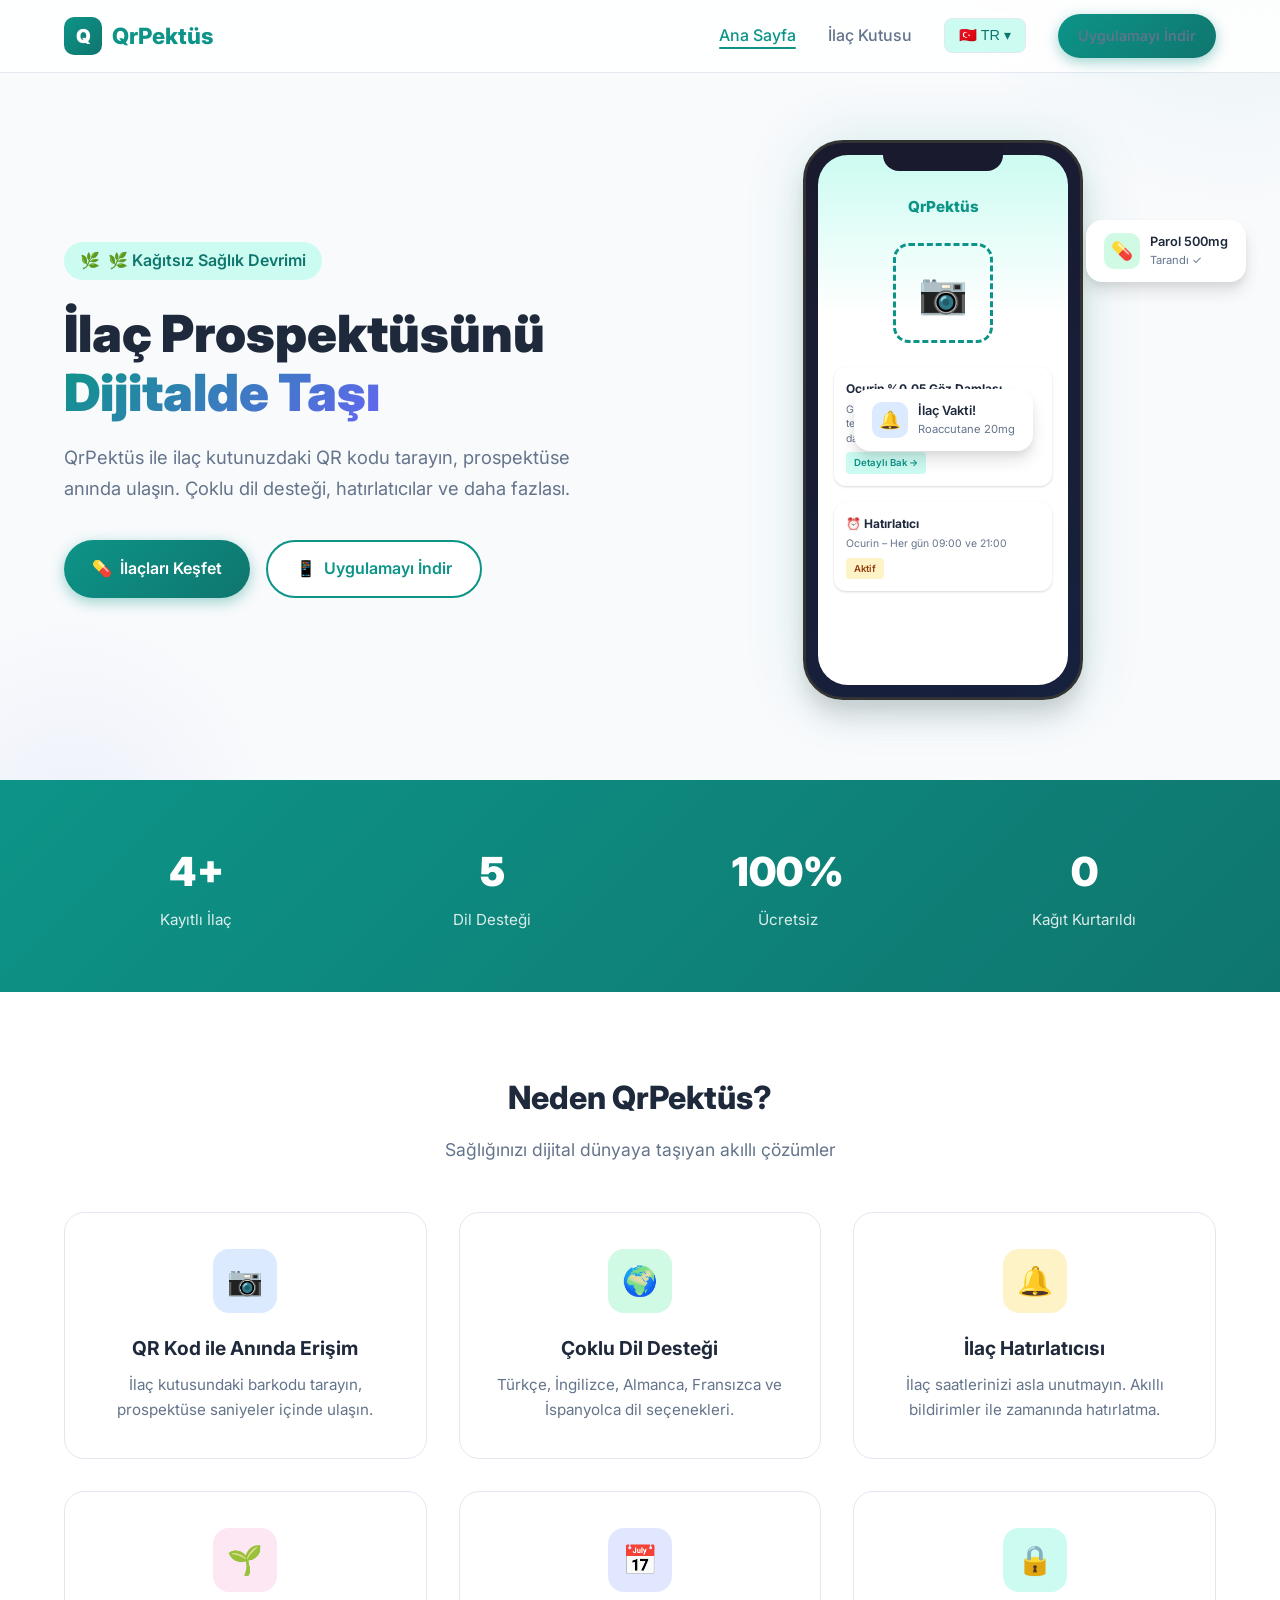
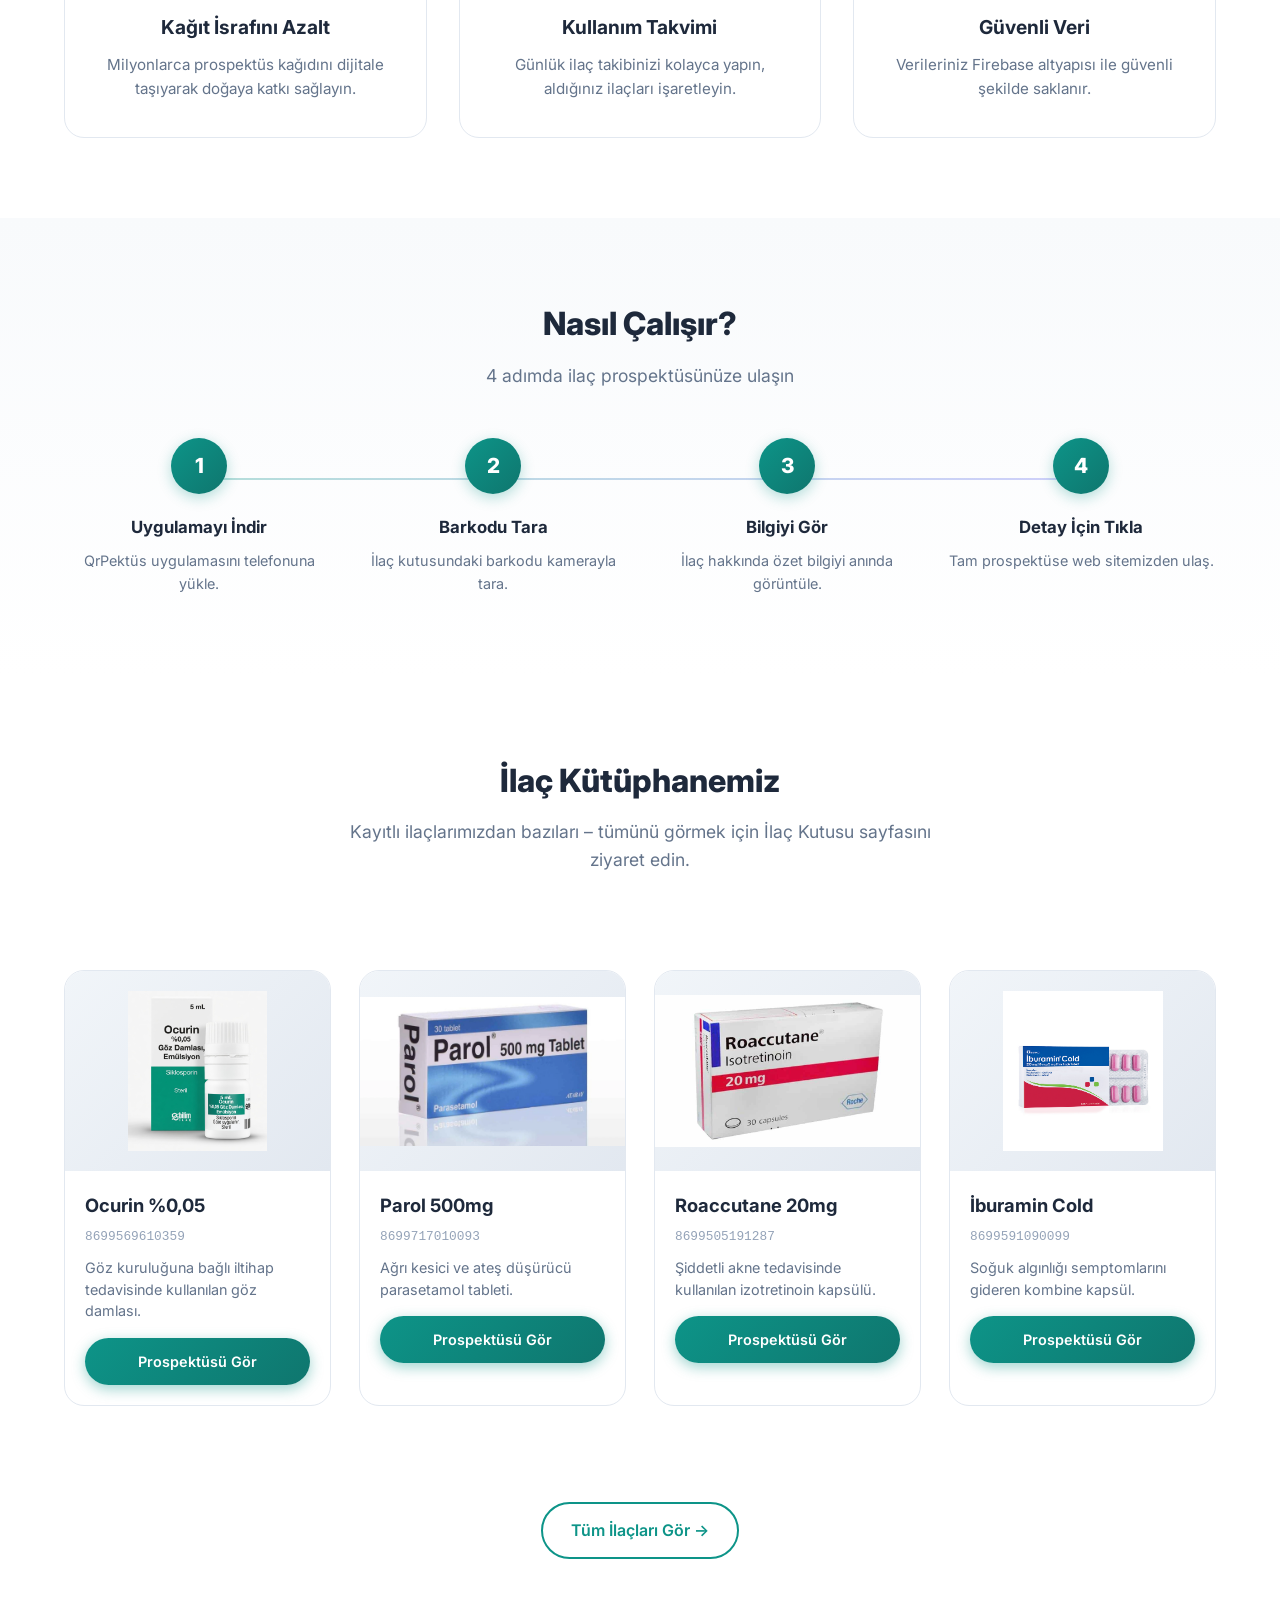
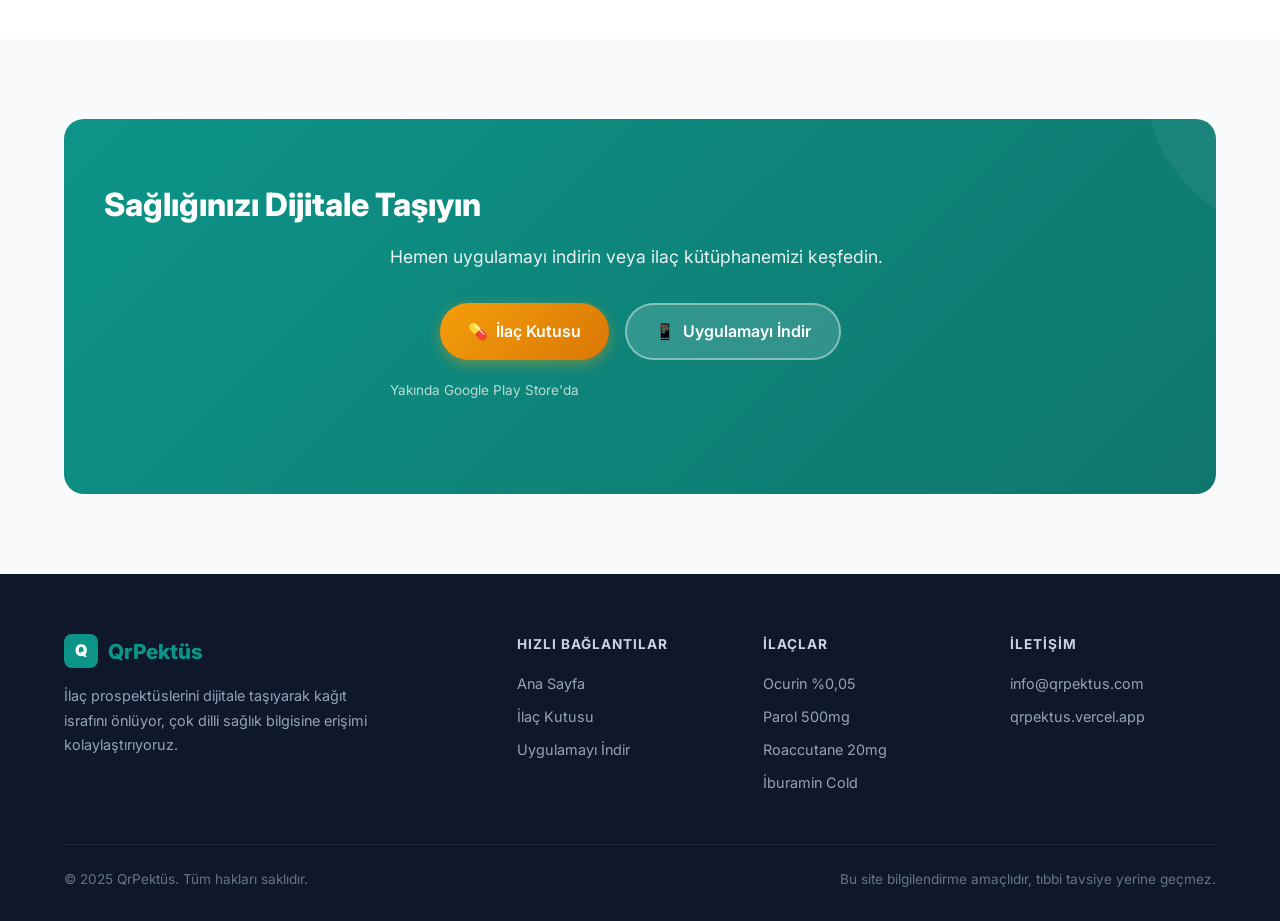
==== index.html @ b2dde7f2 "Create index.html" ====
<!DOCTYPE html>
<html lang="tr">
<head>
  <meta charset="UTF-8" />
  <meta name="viewport" content="width=device-width, initial-scale=1.0" />
  <title>QrPektüs – Dijital İlaç Prospektüsü</title>
  <meta name="description" content="İlaç kutunuzdaki QR kodu tarayın, prospektüse anında ulaşın. Çoklu dil desteği, hatırlatıcılar ve daha fazlası." />
  <link rel="preconnect" href="https://fonts.googleapis.com" />
  <link rel="preconnect" href="https://fonts.gstatic.com" crossorigin />
  <link href="https://fonts.googleapis.com/css2?family=Inter:wght@400;500;600;700;800;900&display=swap" rel="stylesheet" />
  <link rel="stylesheet" href="css/style.css" />
</head>
<body>

  <!-- ===== NAVBAR ===== -->
  <nav class="navbar">
    <div class="container">

      <a href="index.html" class="nav-logo">
        <img src="images/logo.png" alt="QrPektüs Logo"
             onerror="this.style.display='none'; this.nextElementSibling.style.display='flex';" />
        <div class="logo-placeholder" style="display:none;">Q</div>
        QrPektüs
      </a>

      <ul class="nav-links">
        <li><a href="index.html" data-i18n="nav_home">Ana Sayfa</a></li>
        <li><a href="ilac-kutusu.html" data-i18n="nav_drugs">İlaç Kutusu</a></li>
        <li>
          <div class="lang-selector">
            <button class="lang-btn">
              <span class="lang-current">
                <span class="flag">🇹🇷</span> TR <span>▾</span>
              </span>
            </button>
            <div class="lang-dropdown">
              <a href="#" data-lang="tr"><span class="flag">🇹🇷</span> Türkçe</a>
              <a href="#" data-lang="en"><span class="flag">🇬🇧</span> English</a>
              <a href="#" data-lang="de"><span class="flag">🇩🇪</span> Deutsch</a>
              <a href="#" data-lang="fr"><span class="flag">🇫🇷</span> Français</a>
              <a href="#" data-lang="es"><span class="flag">🇪🇸</span> Español</a>
            </div>
          </div>
        </li>
        <li>
          <a href="#download" class="btn btn-primary" style="padding:10px 20px; font-size:0.9rem;"
             data-i18n="nav_download">Uygulamayı İndir</a>
        </li>
      </ul>

      <button class="nav-toggle" aria-label="Menü">
        <span></span><span></span><span></span>
      </button>

    </div>
  </nav>

  <!-- ===== HERO ===== -->
  <section class="hero">
    <div class="container">

      <div class="hero-content">
        <div class="hero-badge">
          <span>🌿</span>
          <span data-i18n="hero_badge">Kağıtsız Sağlık Devrimi</span>
        </div>

        <h1>
          <span data-i18n="hero_title_1">İlaç Prospektüsünü</span><br />
          <span class="highlight" data-i18n="hero_title_2">Dijitalde Taşı</span>
        </h1>

        <p data-i18n="hero_desc">
          QrPektüs ile ilaç kutunuzdaki QR kodu tarayın, prospektüse anında ulaşın.
          Çoklu dil desteği, hatırlatıcılar ve daha fazlası.
        </p>

        <div class="hero-buttons">
          <a href="ilac-kutusu.html" class="btn btn-primary">
            <span>💊</span>
            <span data-i18n="hero_btn_primary">İlaçları Keşfet</span>
          </a>
          <a href="#download" class="btn btn-secondary">
            <span>📱</span>
            <span data-i18n="hero_btn_secondary">Uygulamayı İndir</span>
          </a>
        </div>
      </div>

      <!-- Telefon Görseli -->
      <div class="hero-visual">

        <div class="floating-pill">
          <div class="pill-icon" style="background:#D1FAE5;">💊</div>
          <div>
            <div class="pill-text">Parol 500mg</div>
            <div class="pill-sub">Tarandı ✓</div>
          </div>
        </div>

        <div class="hero-phone">
          <div class="phone-screen">
            <div class="phone-header">QrPektüs</div>
            <div class="scan-icon">📷</div>
            <div class="phone-card">
              <div class="phone-card-title">Ocurin %0,05 Göz Damlası</div>
              <div class="phone-card-text">
                Göz kuruluğuna bağlı iltihap tedavisinde kullanılır.
                12 saatte bir 1 damla uygulanır.
              </div>
              <span class="phone-card-badge">Detaylı Bak →</span>
            </div>
            <div class="phone-card">
              <div class="phone-card-title">⏰ Hatırlatıcı</div>
              <div class="phone-card-text">Ocurin – Her gün 09:00 ve 21:00</div>
              <span class="phone-card-badge" style="background:#FEF3C7; color:#92400E;">Aktif</span>
            </div>
          </div>
        </div>

        <div class="floating-pill" style="animation-delay:1s;">
          <div class="pill-icon" style="background:#DBEAFE;">🔔</div>
          <div>
            <div class="pill-text">İlaç Vakti!</div>
            <div class="pill-sub">Roaccutane 20mg</div>
          </div>
        </div>

      </div>
    </div>
  </section>

  <!-- ===== STATS ===== -->
  <section class="stats">
    <div class="container">
      <div class="stats-grid">
        <div class="stat-item">
          <h3 data-count="4" data-suffix="+">4+</h3>
          <p data-i18n="stats_drugs">Kayıtlı İlaç</p>
        </div>
        <div class="stat-item">
          <h3 data-count="5" data-suffix="">5</h3>
          <p data-i18n="stats_languages">Dil Desteği</p>
        </div>
        <div class="stat-item">
          <h3 data-count="100" data-suffix="%">100%</h3>
          <p>Ücretsiz</p>
        </div>
        <div class="stat-item">
          <h3 data-count="0" data-suffix="">0</h3>
          <p data-i18n="stats_saved">Kağıt İsrafı</p>
        </div>
      </div>
    </div>
  </section>

  <!-- ===== FEATURES ===== -->
  <section class="section features">
    <div class="container">
      <h2 class="section-title" data-i18n="features_title">Neden QrPektüs?</h2>
      <p class="section-subtitle" data-i18n="features_subtitle">
        Sağlığınızı dijital dünyaya taşıyan akıllı çözümler
      </p>

      <div class="features-grid">

        <div class="feature-card">
          <div class="feature-icon">📷</div>
          <h3 data-i18n="feat1_title">QR Kod ile Anında Erişim</h3>
          <p data-i18n="feat1_desc">
            İlaç kutusundaki barkodu tarayın, prospektüse saniyeler içinde ulaşın.
          </p>
        </div>

        <div class="feature-card">
          <div class="feature-icon">🌍</div>
          <h3 data-i18n="feat2_title">Çoklu Dil Desteği</h3>
          <p data-i18n="feat2_desc">
            Türkçe, İngilizce, Almanca, Fransızca ve İspanyolca dil seçenekleri.
          </p>
        </div>

        <div class="feature-card">
          <div class="feature-icon">🔔</div>
          <h3 data-i18n="feat3_title">İlaç Hatırlatıcısı</h3>
          <p data-i18n="feat3_desc">
            İlaç saatlerinizi asla unutmayın. Akıllı bildirimler ile zamanında hatırlatma.
          </p>
        </div>

        <div class="feature-card">
          <div class="feature-icon">🌱</div>
          <h3 data-i18n="feat4_title">Kağıt İsrafını Azalt</h3>
          <p data-i18n="feat4_desc">
            Milyonlarca prospektüs kağıdını dijitale taşıyarak doğaya katkı sağlayın.
          </p>
        </div>

        <div class="feature-card">
          <div class="feature-icon">📅</div>
          <h3 data-i18n="feat5_title">Kullanım Takvimi</h3>
          <p data-i18n="feat5_desc">
            Günlük ilaç takibinizi kolayca yapın, aldığınız ilaçları işaretleyin.
          </p>
        </div>

        <div class="feature-card">
          <div class="feature-icon">🔒</div>
          <h3 data-i18n="feat6_title">Güvenli Veri</h3>
          <p data-i18n="feat6_desc">
            Verileriniz Firebase altyapısı ile güvenli şekilde saklanır.
          </p>
        </div>

      </div>
    </div>
  </section>

  <!-- ===== HOW IT WORKS ===== -->
  <section class="section how-it-works">
    <div class="container">
      <h2 class="section-title" data-i18n="how_title">Nasıl Çalışır?</h2>
      <p class="section-subtitle" data-i18n="how_subtitle">
        4 adımda ilaç prospektüsünüze ulaşın
      </p>

      <div class="steps-container">

        <div class="step-card">
          <div class="step-number">1</div>
          <h3 data-i18n="step1_title">Uygulamayı İndir</h3>
          <p data-i18n="step1_desc">QrPektüs uygulamasını telefonuna yükle.</p>
        </div>

        <div class="step-card">
          <div class="step-number">2</div>
          <h3 data-i18n="step2_title">Barkodu Tara</h3>
          <p data-i18n="step2_desc">İlaç kutusundaki barkodu kamerayla tara.</p>
        </div>

        <div class="step-card">
          <div class="step-number">3</div>
          <h3 data-i18n="step3_title">Bilgiyi Gör</h3>
          <p data-i18n="step3_desc">İlaç hakkında özet bilgiyi anında görüntüle.</p>
        </div>

        <div class="step-card">
          <div class="step-number">4</div>
          <h3 data-i18n="step4_title">Detay İçin Tıkla</h3>
          <p data-i18n="step4_desc">Tam prospektüse web sitemizden ulaş.</p>
        </div>

      </div>
    </div>
  </section>

  <!-- ===== DRUG PREVIEW ===== -->
  <section class="section" style="background:white;">
    <div class="container">
      <h2 class="section-title">İlaç Kütüphanemiz</h2>
      <p class="section-subtitle">
        Kayıtlı ilaçlarımızdan bazıları – tümünü görmek için İlaç Kutusu sayfasını ziyaret edin.
      </p>

      <div class="drugs-grid" style="grid-template-columns: repeat(auto-fill, minmax(240px,1fr));">

        <div class="drug-card">
          <div class="drug-card-image">
            <img src="images/ocurin.png" alt="Ocurin"
                 onerror="this.style.display='none'; this.nextElementSibling.style.display='block';" />
            <span class="placeholder-icon" style="display:none;">👁️</span>
          </div>
          <div class="drug-card-body">
            <h3>Ocurin %0,05</h3>
            <div class="drug-barcode">8699569610359</div>
            <p class="drug-short-desc">Göz kuruluğuna bağlı iltihap tedavisinde kullanılan göz damlası.</p>
            <a href="ocurin.html" class="btn btn-primary" data-i18n="lib_detail_btn">Prospektüsü Gör</a>
          </div>
        </div>

        <div class="drug-card">
          <div class="drug-card-image">
            <img src="images/parol.png" alt="Parol"
                 onerror="this.style.display='none'; this.nextElementSibling.style.display='block';" />
            <span class="placeholder-icon" style="display:none;">💊</span>
          </div>
          <div class="drug-card-body">
            <h3>Parol 500mg</h3>
            <div class="drug-barcode">8699717010093</div>
            <p class="drug-short-desc">Ağrı kesici ve ateş düşürücü parasetamol tableti.</p>
            <a href="parol.html" class="btn btn-primary" data-i18n="lib_detail_btn">Prospektüsü Gör</a>
          </div>
        </div>

        <div class="drug-card">
          <div class="drug-card-image">
            <img src="images/roaccutane.png" alt="Roaccutane"
                 onerror="this.style.display='none'; this.nextElementSibling.style.display='block';" />
            <span class="placeholder-icon" style="display:none;">💊</span>
          </div>
          <div class="drug-card-body">
            <h3>Roaccutane 20mg</h3>
            <div class="drug-barcode">8699505191287</div>
            <p class="drug-short-desc">Şiddetli akne tedavisinde kullanılan izotretinoin kapsülü.</p>
            <a href="roaccutane.html" class="btn btn-primary" data-i18n="lib_detail_btn">Prospektüsü Gör</a>
          </div>
        </div>

        <div class="drug-card">
          <div class="drug-card-image">
            <img src="images/iburamin.png" alt="İburamin Cold"
                 onerror="this.style.display='none'; this.nextElementSibling.style.display='block';" />
            <span class="placeholder-icon" style="display:none;">🤧</span>
          </div>
          <div class="drug-card-body">
            <h3>İburamin Cold</h3>
            <div class="drug-barcode">8699591090099</div>
            <p class="drug-short-desc">Soğuk algınlığı semptomlarını gideren kombine kapsül.</p>
            <a href="iburamin-cold.html" class="btn btn-primary" data-i18n="lib_detail_btn">Prospektüsü Gör</a>
          </div>
        </div>

      </div>

      <div style="text-align:center; margin-top:16px;">
        <a href="ilac-kutusu.html" class="btn btn-secondary">
          Tüm İlaçları Gör →
        </a>
      </div>
    </div>
  </section>

  <!-- ===== DOWNLOAD ===== -->
  <section class="section" id="download" style="background: var(--bg);">
    <div class="container">
      <div class="cta-box">
        <h2 data-i18n="cta_title">Sağlığınızı Dijitale Taşıyın</h2>
        <p data-i18n="cta_desc">
          Hemen uygulamayı indirin veya ilaç kütüphanemizi keşfedin.
        </p>
        <div style="display:flex; gap:16px; justify-content:center; flex-wrap:wrap;">
          <a href="ilac-kutusu.html" class="btn btn-accent">
            <span>💊</span>
            <span data-i18n="cta_btn1">İlaç Kutusu</span>
          </a>
          <!-- Uygulama yüklenince href güncellenecek -->
          <a href="#" class="btn btn-secondary"
             style="background:rgba(255,255,255,0.15); color:white; border-color:rgba(255,255,255,0.4);">
            <span>📱</span>
            <span data-i18n="cta_btn2">Uygulamayı İndir</span>
          </a>
        </div>
        <p style="margin-top:20px; font-size:0.85rem; opacity:0.7;">
          Yakında Google Play Store'da
        </p>
      </div>
    </div>
  </section>

  <!-- ===== FOOTER ===== -->
  <footer class="footer">
    <div class="container">
      <div class="footer-grid">

        <div class="footer-brand">
          <div class="footer-logo">
            <div class="logo-placeholder">Q</div>
            QrPektüs
          </div>
          <p data-i18n="footer_desc">
            İlaç prospektüslerini dijitale taşıyarak kağıt israfını önlüyor,
            çok dilli sağlık bilgisine erişimi kolaylaştırıyoruz.
          </p>
        </div>

        <div class="footer-col">
          <h4 data-i18n="footer_links">Hızlı Bağlantılar</h4>
          <a href="index.html" data-i18n="nav_home">Ana Sayfa</a>
          <a href="ilac-kutusu.html" data-i18n="nav_drugs">İlaç Kutusu</a>
          <a href="#download" data-i18n="nav_download">Uygulamayı İndir</a>
        </div>

        <div class="footer-col">
          <h4 data-i18n="footer_drugs_title">İlaçlar</h4>
          <a href="ocurin.html">Ocurin %0,05</a>
          <a href="parol.html">Parol 500mg</a>
          <a href="roaccutane.html">Roaccutane 20mg</a>
          <a href="iburamin-cold.html">İburamin Cold</a>
        </div>

        <div class="footer-col">
          <h4 data-i18n="footer_contact">İletişim</h4>
          <a href="mailto:info@qrpektus.com">info@qrpektus.com</a>
          <a href="#">qrpektus.vercel.app</a>
        </div>

      </div>

      <div class="footer-bottom">
        <span data-i18n="footer_rights">© 2025 QrPektüs. Tüm hakları saklıdır.</span>
        <span data-i18n="footer_disclaimer">
          Bu site bilgilendirme amaçlıdır, tıbbi tavsiye yerine geçmez.
        </span>
      </div>
    </div>
  </footer>

  <!-- Back to Top -->
  <button class="back-to-top" aria-label="Yukarı çık">↑</button>

  <script src="js/main.js"></script>
</body>
</html>
---- css/style.css ----
/* ============================================
   QrPektüs - Global Styles
   ============================================ */

/* ---------- CSS Variables ---------- */
:root {
  --primary: #0D9488;
  --primary-dark: #0F766E;
  --primary-light: #CCFBF1;
  --secondary: #6366F1;
  --accent: #F59E0B;
  --bg: #F8FAFC;
  --bg-card: #FFFFFF;
  --text: #1E293B;
  --text-light: #64748B;
  --text-lighter: #94A3B8;
  --border: #E2E8F0;
  --shadow: 0 1px 3px rgba(0,0,0,0.1), 0 1px 2px rgba(0,0,0,0.06);
  --shadow-md: 0 4px 6px rgba(0,0,0,0.07), 0 2px 4px rgba(0,0,0,0.06);
  --shadow-lg: 0 10px 15px rgba(0,0,0,0.1), 0 4px 6px rgba(0,0,0,0.05);
  --shadow-xl: 0 20px 25px rgba(0,0,0,0.1), 0 10px 10px rgba(0,0,0,0.04);
  --radius: 12px;
  --radius-lg: 20px;
  --transition: all 0.3s cubic-bezier(0.4, 0, 0.2, 1);
}

/* ---------- Reset & Base ---------- */
*,
*::before,
*::after {
  margin: 0;
  padding: 0;
  box-sizing: border-box;
}

html {
  scroll-behavior: smooth;
  font-size: 16px;
}

body {
  font-family: 'Inter', 'Segoe UI', system-ui, -apple-system, sans-serif;
  background: var(--bg);
  color: var(--text);
  line-height: 1.6;
  overflow-x: hidden;
}

a {
  text-decoration: none;
  color: inherit;
}

ul {
  list-style: none;
}

img {
  max-width: 100%;
  height: auto;
  display: block;
}

/* ---------- Utilities ---------- */
.container {
  width: 100%;
  max-width: 1200px;
  margin: 0 auto;
  padding: 0 24px;
}

.section {
  padding: 80px 0;
}

.section-title {
  font-size: 2rem;
  font-weight: 800;
  text-align: center;
  margin-bottom: 12px;
  color: var(--text);
}

.section-subtitle {
  text-align: center;
  color: var(--text-light);
  font-size: 1.1rem;
  margin-bottom: 48px;
  max-width: 600px;
  margin-left: auto;
  margin-right: auto;
}

.btn {
  display: inline-flex;
  align-items: center;
  gap: 8px;
  padding: 14px 28px;
  border-radius: 50px;
  font-weight: 600;
  font-size: 1rem;
  cursor: pointer;
  border: none;
  transition: var(--transition);
  text-align: center;
  justify-content: center;
}

.btn-primary {
  background: linear-gradient(135deg, var(--primary), var(--primary-dark));
  color: white;
  box-shadow: 0 4px 14px rgba(13, 148, 136, 0.4);
}

.btn-primary:hover {
  transform: translateY(-2px);
  box-shadow: 0 6px 20px rgba(13, 148, 136, 0.5);
}

.btn-secondary {
  background: white;
  color: var(--primary);
  border: 2px solid var(--primary);
}

.btn-secondary:hover {
  background: var(--primary-light);
  transform: translateY(-2px);
}

.btn-accent {
  background: linear-gradient(135deg, var(--accent), #D97706);
  color: white;
  box-shadow: 0 4px 14px rgba(245, 158, 11, 0.4);
}

.btn-accent:hover {
  transform: translateY(-2px);
  box-shadow: 0 6px 20px rgba(245, 158, 11, 0.5);
}

/* ---------- Navbar ---------- */
.navbar {
  position: fixed;
  top: 0;
  left: 0;
  right: 0;
  z-index: 1000;
  background: rgba(255, 255, 255, 0.85);
  backdrop-filter: blur(20px);
  -webkit-backdrop-filter: blur(20px);
  border-bottom: 1px solid var(--border);
  transition: var(--transition);
}

.navbar.scrolled {
  box-shadow: var(--shadow-md);
}

.navbar .container {
  display: flex;
  align-items: center;
  justify-content: space-between;
  height: 72px;
}

.nav-logo {
  display: flex;
  align-items: center;
  gap: 10px;
  font-weight: 800;
  font-size: 1.4rem;
  color: var(--primary);
}

.nav-logo img {
  height: 38px;
  width: 38px;
  object-fit: contain;
}

.nav-logo .logo-placeholder {
  width: 38px;
  height: 38px;
  background: linear-gradient(135deg, var(--primary), var(--primary-dark));
  border-radius: 10px;
  display: flex;
  align-items: center;
  justify-content: center;
  color: white;
  font-size: 1.2rem;
  font-weight: 900;
}

.nav-links {
  display: flex;
  align-items: center;
  gap: 32px;
}

.nav-links a {
  font-weight: 500;
  color: var(--text-light);
  transition: var(--transition);
  position: relative;
}

.nav-links a:hover,
.nav-links a.active {
  color: var(--primary);
}

.nav-links a::after {
  content: '';
  position: absolute;
  bottom: -4px;
  left: 0;
  width: 0;
  height: 2px;
  background: var(--primary);
  transition: var(--transition);
  border-radius: 2px;
}

.nav-links a:hover::after,
.nav-links a.active::after {
  width: 100%;
}

/* Language Selector */
.lang-selector {
  position: relative;
}

.lang-btn {
  display: flex;
  align-items: center;
  gap: 6px;
  padding: 8px 14px;
  background: var(--primary-light);
  border: 1px solid var(--border);
  border-radius: 8px;
  cursor: pointer;
  font-size: 0.9rem;
  font-weight: 500;
  color: var(--primary-dark);
  transition: var(--transition);
}

.lang-btn:hover {
  background: var(--primary);
  color: white;
}

.lang-dropdown {
  position: absolute;
  top: calc(100% + 8px);
  right: 0;
  background: white;
  border: 1px solid var(--border);
  border-radius: var(--radius);
  box-shadow: var(--shadow-lg);
  min-width: 180px;
  opacity: 0;
  visibility: hidden;
  transform: translateY(-10px);
  transition: var(--transition);
  z-index: 100;
  overflow: hidden;
}

.lang-dropdown.open {
  opacity: 1;
  visibility: visible;
  transform: translateY(0);
}

.lang-dropdown a {
  display: flex;
  align-items: center;
  gap: 10px;
  padding: 10px 16px;
  font-size: 0.9rem;
  color: var(--text);
  transition: var(--transition);
}

.lang-dropdown a:hover {
  background: var(--primary-light);
  color: var(--primary);
}

.lang-dropdown a .flag {
  font-size: 1.2rem;
}

/* Mobile Menu */
.nav-toggle {
  display: none;
  flex-direction: column;
  gap: 5px;
  cursor: pointer;
  padding: 4px;
}

.nav-toggle span {
  display: block;
  width: 24px;
  height: 2.5px;
  background: var(--text);
  border-radius: 2px;
  transition: var(--transition);
}

/* ---------- Hero Section ---------- */
.hero {
  padding: 140px 0 80px;
  position: relative;
  overflow: hidden;
}

.hero::before {
  content: '';
  position: absolute;
  top: -50%;
  right: -20%;
  width: 600px;
  height: 600px;
  background: radial-gradient(circle, rgba(13, 148, 136, 0.08) 0%, transparent 70%);
  border-radius: 50%;
}

.hero::after {
  content: '';
  position: absolute;
  bottom: -30%;
  left: -10%;
  width: 400px;
  height: 400px;
  background: radial-gradient(circle, rgba(99, 102, 241, 0.06) 0%, transparent 70%);
  border-radius: 50%;
}

.hero .container {
  display: grid;
  grid-template-columns: 1fr 1fr;
  gap: 60px;
  align-items: center;
  position: relative;
  z-index: 1;
}

.hero-content {
  max-width: 560px;
}

.hero-badge {
  display: inline-flex;
  align-items: center;
  gap: 8px;
  padding: 6px 16px;
  background: var(--primary-light);
  color: var(--primary-dark);
  border-radius: 50px;
  font-size: 0.85rem;
  font-weight: 600;
  margin-bottom: 24px;
}

.hero-badge span {
  font-size: 1rem;
}

.hero h1 {
  font-size: 3.2rem;
  font-weight: 900;
  line-height: 1.15;
  margin-bottom: 20px;
  color: var(--text);
}

.hero h1 .highlight {
  background: linear-gradient(135deg, var(--primary), var(--secondary));
  -webkit-background-clip: text;
  -webkit-text-fill-color: transparent;
  background-clip: text;
}

.hero p {
  font-size: 1.15rem;
  color: var(--text-light);
  margin-bottom: 36px;
  line-height: 1.7;
}

.hero-buttons {
  display: flex;
  gap: 16px;
  flex-wrap: wrap;
}

.hero-visual {
  display: flex;
  justify-content: center;
  align-items: center;
  position: relative;
}

.hero-phone {
  width: 280px;
  height: 560px;
  background: linear-gradient(145deg, #1a1a2e 0%, #16213e 100%);
  border-radius: 40px;
  border: 3px solid #333;
  position: relative;
  overflow: hidden;
  box-shadow: var(--shadow-xl), 0 0 60px rgba(13, 148, 136, 0.15);
}

.hero-phone::before {
  content: '';
  position: absolute;
  top: 0;
  left: 50%;
  transform: translateX(-50%);
  width: 120px;
  height: 28px;
  background: #1a1a2e;
  border-radius: 0 0 16px 16px;
  z-index: 2;
}

.phone-screen {
  position: absolute;
  inset: 12px;
  background: linear-gradient(180deg, var(--primary-light) 0%, white 30%);
  border-radius: 30px;
  padding: 40px 16px 16px;
  display: flex;
  flex-direction: column;
  align-items: center;
  gap: 16px;
}

.phone-screen .phone-header {
  font-weight: 800;
  font-size: 0.95rem;
  color: var(--primary);
}

.phone-screen .scan-icon {
  width: 100px;
  height: 100px;
  border: 3px dashed var(--primary);
  border-radius: 16px;
  display: flex;
  align-items: center;
  justify-content: center;
  font-size: 2.5rem;
  color: var(--primary);
  animation: pulse 2s infinite;
  margin: 8px 0;
}

@keyframes pulse {
  0%, 100% { transform: scale(1); opacity: 1; }
  50% { transform: scale(1.05); opacity: 0.8; }
}

.phone-screen .phone-card {
  width: 100%;
  background: white;
  border-radius: 12px;
  padding: 12px;
  box-shadow: var(--shadow);
}

.phone-card-title {
  font-size: 0.75rem;
  font-weight: 700;
  color: var(--text);
  margin-bottom: 4px;
}

.phone-card-text {
  font-size: 0.65rem;
  color: var(--text-light);
  line-height: 1.4;
}

.phone-card-badge {
  display: inline-block;
  margin-top: 6px;
  padding: 3px 8px;
  background: var(--primary-light);
  color: var(--primary);
  border-radius: 4px;
  font-size: 0.6rem;
  font-weight: 600;
}

.floating-pill {
  position: absolute;
  background: white;
  border-radius: 16px;
  padding: 12px 18px;
  box-shadow: var(--shadow-lg);
  display: flex;
  align-items: center;
  gap: 10px;
  animation: float 3s ease-in-out infinite;
  z-index: 3;
}

.floating-pill:nth-child(1) {
  top: 80px;
  right: -30px;
  animation-delay: 0s;
}

.floating-pill:nth-child(2) {
  bottom: 120px;
  left: -40px;
  animation-delay: 1s;
}

.floating-pill .pill-icon {
  width: 36px;
  height: 36px;
  border-radius: 10px;
  display: flex;
  align-items: center;
  justify-content: center;
  font-size: 1.1rem;
}

.floating-pill .pill-text {
  font-size: 0.8rem;
  font-weight: 600;
  color: var(--text);
}

.floating-pill .pill-sub {
  font-size: 0.7rem;
  color: var(--text-light);
}

@keyframes float {
  0%, 100% { transform: translateY(0px); }
  50% { transform: translateY(-12px); }
}

/* ---------- Features Section ---------- */
.features {
  background: white;
}

.features-grid {
  display: grid;
  grid-template-columns: repeat(3, 1fr);
  gap: 32px;
}

.feature-card {
  padding: 36px;
  border-radius: var(--radius-lg);
  border: 1px solid var(--border);
  transition: var(--transition);
  text-align: center;
}

.feature-card:hover {
  transform: translateY(-6px);
  box-shadow: var(--shadow-lg);
  border-color: var(--primary);
}

.feature-icon {
  width: 64px;
  height: 64px;
  border-radius: 16px;
  display: flex;
  align-items: center;
  justify-content: center;
  font-size: 1.8rem;
  margin: 0 auto 20px;
}

.feature-card:nth-child(1) .feature-icon {
  background: #DBEAFE;
}
.feature-card:nth-child(2) .feature-icon {
  background: #D1FAE5;
}
.feature-card:nth-child(3) .feature-icon {
  background: #FEF3C7;
}
.feature-card:nth-child(4) .feature-icon {
  background: #FCE7F3;
}
.feature-card:nth-child(5) .feature-icon {
  background: #E0E7FF;
}
.feature-card:nth-child(6) .feature-icon {
  background: #CCFBF1;
}

.feature-card h3 {
  font-size: 1.2rem;
  font-weight: 700;
  margin-bottom: 10px;
}

.feature-card p {
  color: var(--text-light);
  font-size: 0.95rem;
  line-height: 1.6;
}

/* ---------- How It Works ---------- */
.how-it-works {
  background: linear-gradient(180deg, var(--bg) 0%, white 100%);
}

.steps-container {
  display: grid;
  grid-template-columns: repeat(4, 1fr);
  gap: 24px;
  position: relative;
}

.steps-container::before {
  content: '';
  position: absolute;
  top: 40px;
  left: 12.5%;
  right: 12.5%;
  height: 2px;
  background: linear-gradient(90deg, var(--primary), var(--secondary));
  opacity: 0.3;
}

.step-card {
  text-align: center;
  position: relative;
}

.step-number {
  width: 56px;
  height: 56px;
  background: linear-gradient(135deg, var(--primary), var(--primary-dark));
  color: white;
  border-radius: 50%;
  display: flex;
  align-items: center;
  justify-content: center;
  font-size: 1.3rem;
  font-weight: 800;
  margin: 0 auto 20px;
  position: relative;
  z-index: 1;
  box-shadow: 0 4px 14px rgba(13, 148, 136, 0.3);
}

.step-card h3 {
  font-size: 1.05rem;
  font-weight: 700;
  margin-bottom: 8px;
}

.step-card p {
  color: var(--text-light);
  font-size: 0.9rem;
}

/* ---------- Stats Section ---------- */
.stats {
  background: linear-gradient(135deg, var(--primary) 0%, var(--primary-dark) 100%);
  padding: 60px 0;
}

.stats-grid {
  display: grid;
  grid-template-columns: repeat(4, 1fr);
  gap: 32px;
  text-align: center;
  color: white;
}

.stat-item h3 {
  font-size: 2.5rem;
  font-weight: 900;
  margin-bottom: 4px;
}

.stat-item p {
  font-size: 0.95rem;
  opacity: 0.85;
}

/* ---------- Drug Library (İlaç Kutusu) ---------- */
.drug-library-hero {
  padding: 120px 0 40px;
  text-align: center;
  background: linear-gradient(180deg, var(--primary-light) 0%, var(--bg) 100%);
}

.drug-library-hero h1 {
  font-size: 2.5rem;
  font-weight: 900;
  margin-bottom: 12px;
}

.drug-library-hero p {
  color: var(--text-light);
  font-size: 1.1rem;
  max-width: 600px;
  margin: 0 auto;
}

.search-bar {
  max-width: 500px;
  margin: 32px auto 0;
  position: relative;
}

.search-bar input {
  width: 100%;
  padding: 16px 20px 16px 50px;
  border: 2px solid var(--border);
  border-radius: 50px;
  font-size: 1rem;
  background: white;
  transition: var(--transition);
  outline: none;
}

.search-bar input:focus {
  border-color: var(--primary);
  box-shadow: 0 0 0 4px rgba(13, 148, 136, 0.1);
}

.search-bar .search-icon {
  position: absolute;
  left: 18px;
  top: 50%;
  transform: translateY(-50%);
  font-size: 1.2rem;
  color: var(--text-lighter);
}

.drugs-grid {
  display: grid;
  grid-template-columns: repeat(auto-fill, minmax(280px, 1fr));
  gap: 28px;
  padding: 48px 0 80px;
}

.drug-card {
  background: white;
  border-radius: var(--radius-lg);
  overflow: hidden;
  border: 1px solid var(--border);
  transition: var(--transition);
}

.drug-card:hover {
  transform: translateY(-6px);
  box-shadow: var(--shadow-lg);
}

.drug-card-image {
  height: 200px;
  background: linear-gradient(135deg, #f1f5f9 0%, #e2e8f0 100%);
  display: flex;
  align-items: center;
  justify-content: center;
  overflow: hidden;
}

.drug-card-image img {
  max-height: 160px;
  object-fit: contain;
}

.drug-card-image .placeholder-icon {
  font-size: 4rem;
  color: var(--text-lighter);
}

.drug-card-body {
  padding: 20px;
}

.drug-card-body h3 {
  font-size: 1.15rem;
  font-weight: 700;
  margin-bottom: 6px;
}

.drug-card-body .drug-barcode {
  font-size: 0.8rem;
  color: var(--text-lighter);
  font-family: monospace;
  margin-bottom: 10px;
}

.drug-card-body .drug-short-desc {
  font-size: 0.9rem;
  color: var(--text-light);
  line-height: 1.5;
  margin-bottom: 16px;
}

.drug-card-body .btn {
  width: 100%;
  padding: 12px;
  font-size: 0.9rem;
}

/* ---------- Prospektüs Detail Page ---------- */
.prospektus-hero {
  padding: 100px 0 40px;
  background: linear-gradient(180deg, var(--primary-light) 0%, var(--bg) 100%);
}

.prospektus-hero .container {
  display: flex;
  align-items: center;
  gap: 40px;
}

.prospektus-hero .drug-image {
  width: 160px;
  height: 160px;
  background: white;
  border-radius: var(--radius-lg);
  display: flex;
  align-items: center;
  justify-content: center;
  box-shadow: var(--shadow-md);
  flex-shrink: 0;
  overflow: hidden;
}

.prospektus-hero .drug-image img {
  max-width: 120px;
  max-height: 120px;
  object-fit: contain;
}

.prospektus-hero .drug-image .placeholder-icon {
  font-size: 4rem;
  color: var(--text-lighter);
}

.prospektus-hero .drug-info h1 {
  font-size: 2rem;
  font-weight: 900;
  margin-bottom: 8px;
}

.prospektus-hero .drug-meta {
  display: flex;
  gap: 16px;
  flex-wrap: wrap;
  margin-bottom: 8px;
}

.prospektus-hero .drug-meta span {
  display: inline-flex;
  align-items: center;
  gap: 6px;
  padding: 4px 12px;
  background: white;
  border-radius: 50px;
  font-size: 0.85rem;
  color: var(--text-light);
  border: 1px solid var(--border);
}

.prospektus-content {
  padding: 40px 0 80px;
}

.prospektus-content .container {
  display: grid;
  grid-template-columns: 260px 1fr;
  gap: 40px;
}

/* Sidebar TOC */
.prospektus-sidebar {
  position: sticky;
  top: 92px;
  align-self: start;
}

.toc {
  background: white;
  border-radius: var(--radius);
  border: 1px solid var(--border);
  padding: 20px;
}

.toc h4 {
  font-size: 0.85rem;
  text-transform: uppercase;
  letter-spacing: 1px;
  color: var(--text-lighter);
  margin-bottom: 12px;
}

.toc a {
  display: block;
  padding: 8px 12px;
  font-size: 0.9rem;
  color: var(--text-light);
  border-radius: 8px;
  transition: var(--transition);
  margin-bottom: 2px;
}

.toc a:hover,
.toc a.active {
  background: var(--primary-light);
  color: var(--primary);
}

/* Main Prospektüs Content */
.prospektus-main {
  min-width: 0;
}

.prospektus-section {
  background: white;
  border-radius: var(--radius-lg);
  border: 1px solid var(--border);
  padding: 32px;
  margin-bottom: 24px;
}

.prospektus-section h2 {
  font-size: 1.4rem;
  font-weight: 700;
  margin-bottom: 16px;
  color: var(--primary-dark);
  display: flex;
  align-items: center;
  gap: 10px;
}

.prospektus-section h2 .section-icon {
  font-size: 1.3rem;
}

.prospektus-section h3 {
  font-size: 1.1rem;
  font-weight: 600;
  margin: 20px 0 10px;
  color: var(--text);
}

.prospektus-section p {
  color: var(--text-light);
  line-height: 1.8;
  margin-bottom: 12px;
}

.prospektus-section ul {
  padding-left: 20px;
  margin-bottom: 12px;
}

.prospektus-section ul li {
  color: var(--text-light);
  line-height: 1.7;
  margin-bottom: 6px;
  position: relative;
  padding-left: 16px;
}

.prospektus-section ul li::before {
  content: '•';
  position: absolute;
  left: 0;
  color: var(--primary);
  font-weight: bold;
}

.warning-box {
  background: #FEF2F2;
  border-left: 4px solid #EF4444;
  border-radius: 8px;
  padding: 16px 20px;
  margin: 16px 0;
}

.warning-box p {
  color: #991B1B;
  font-size: 0.95rem;
}

.info-box {
  background: #EFF6FF;
  border-left: 4px solid #3B82F6;
  border-radius: 8px;
  padding: 16px 20px;
  margin: 16px 0;
}

.info-box p {
  color: #1E40AF;
  font-size: 0.95rem;
}

.success-box {
  background: #ECFDF5;
  border-left: 4px solid #10B981;
  border-radius: 8px;
  padding: 16px 20px;
  margin: 16px 0;
}

.success-box p {
  color: #065F46;
  font-size: 0.95rem;
}

/* Side Effect Categories */
.side-effect-category {
  margin-bottom: 20px;
}

.side-effect-category .category-label {
  display: inline-block;
  padding: 4px 12px;
  border-radius: 6px;
  font-size: 0.8rem;
  font-weight: 600;
  margin-bottom: 8px;
}

.category-very-common .category-label {
  background: #FEE2E2;
  color: #991B1B;
}

.category-common .category-label {
  background: #FEF3C7;
  color: #92400E;
}

.category-uncommon .category-label {
  background: #DBEAFE;
  color: #1E40AF;
}

.category-rare .category-label {
  background: #E0E7FF;
  color: #3730A3;
}

.category-very-rare .category-label {
  background: #F3E8FF;
  color: #6B21A8;
}

/* ---------- Footer ---------- */
.footer {
  background: #0F172A;
  color: white;
  padding: 60px 0 30px;
}

.footer-grid {
  display: grid;
  grid-template-columns: 2fr 1fr 1fr 1fr;
  gap: 40px;
  margin-bottom: 40px;
}

.footer-brand .footer-logo {
  display: flex;
  align-items: center;
  gap: 10px;
  font-weight: 800;
  font-size: 1.3rem;
  color: var(--primary);
  margin-bottom: 16px;
}

.footer-brand .footer-logo .logo-placeholder {
  width: 34px;
  height: 34px;
  background: var(--primary);
  border-radius: 8px;
  display: flex;
  align-items: center;
  justify-content: center;
  color: white;
  font-weight: 900;
  font-size: 1rem;
}

.footer-brand p {
  color: #94A3B8;
  font-size: 0.9rem;
  line-height: 1.7;
  max-width: 320px;
}

.footer-col h4 {
  font-size: 0.85rem;
  text-transform: uppercase;
  letter-spacing: 1px;
  color: #CBD5E1;
  margin-bottom: 16px;
}

.footer-col a {
  display: block;
  color: #94A3B8;
  font-size: 0.9rem;
  margin-bottom: 10px;
  transition: var(--transition);
}

.footer-col a:hover {
  color: var(--primary);
}

.footer-bottom {
  border-top: 1px solid #1E293B;
  padding-top: 24px;
  display: flex;
  justify-content: space-between;
  align-items: center;
  color: #64748B;
  font-size: 0.85rem;
}

/* ---------- CTA Section ---------- */
.cta-section {
  padding: 80px 0;
  text-align: center;
}

.cta-box {
  background: linear-gradient(135deg, var(--primary) 0%, var(--primary-dark) 100%);
  border-radius: var(--radius-lg);
  padding: 60px 40px;
  color: white;
  position: relative;
  overflow: hidden;
}

.cta-box::before {
  content: '';
  position: absolute;
  top: -50%;
  right: -20%;
  width: 300px;
  height: 300px;
  background: rgba(255,255,255,0.05);
  border-radius: 50%;
}

.cta-box h2 {
  font-size: 2rem;
  font-weight: 800;
  margin-bottom: 12px;
  position: relative;
}

.cta-box p {
  font-size: 1.1rem;
  opacity: 0.9;
  margin-bottom: 32px;
  max-width: 500px;
  margin-left: auto;
  margin-right: auto;
  position: relative;
}

.cta-box .btn {
  position: relative;
}

/* ---------- Back to top ---------- */
.back-to-top {
  position: fixed;
  bottom: 30px;
  right: 30px;
  width: 48px;
  height: 48px;
  background: var(--primary);
  color: white;
  border: none;
  border-radius: 50%;
  font-size: 1.3rem;
  cursor: pointer;
  box-shadow: var(--shadow-lg);
  opacity: 0;
  visibility: hidden;
  transition: var(--transition);
  z-index: 100;
  display: flex;
  align-items: center;
  justify-content: center;
}

.back-to-top.visible {
  opacity: 1;
  visibility: visible;
}

.back-to-top:hover {
  transform: translateY(-3px);
  background: var(--primary-dark);
}

/* ---------- Responsive ---------- */
@media (max-width: 1024px) {
  .hero .container {
    grid-template-columns: 1fr;
    text-align: center;
  }

  .hero-content {
    max-width: 100%;
  }

  .hero-buttons {
    justify-content: center;
  }

  .hero-visual {
    display: none;
  }

  .features-grid {
    grid-template-columns: repeat(2, 1fr);
  }

  .steps-container {
    grid-template-columns: repeat(2, 1fr);
  }

  .steps-container::before {
    display: none;
  }

  .stats-grid {
    grid-template-columns: repeat(2, 1fr);
    gap: 24px;
  }

  .footer-grid {
    grid-template-columns: 1fr 1fr;
  }

  .prospektus-content .container {
    grid-template-columns: 1fr;
  }

  .prospektus-sidebar {
    position: static;
  }

  .prospektus-hero .container {
    flex-direction: column;
    text-align: center;
  }
}

@media (max-width: 768px) {
  .nav-links {
    position: fixed;
    top: 72px;
    left: 0;
    right: 0;
    background: white;
    flex-direction: column;
    padding: 24px;
    gap: 16px;
    border-bottom: 1px solid var(--border);
    box-shadow: var(--shadow-lg);
    transform: translateY(-120%);
    transition: var(--transition);
  }

  .nav-links.open {
    transform: translateY(0);
  }

  .nav-toggle {
    display: flex;
  }

  .hero h1 {
    font-size: 2.2rem;
  }

  .section-title {
    font-size: 1.6rem;
  }

  .features-grid {
    grid-template-columns: 1fr;
  }

  .steps-container {
    grid-template-columns: 1fr;
  }

  .stats-grid {
    grid-template-columns: 1fr 1fr;
  }

  .footer-grid {
    grid-template-columns: 1fr;
  }

  .footer-bottom {
    flex-direction: column;
    gap: 12px;
    text-align: center;
  }

  .drugs-grid {
    grid-template-columns: 1fr;
  }

  .prospektus-section {
    padding: 20px;
  }
}
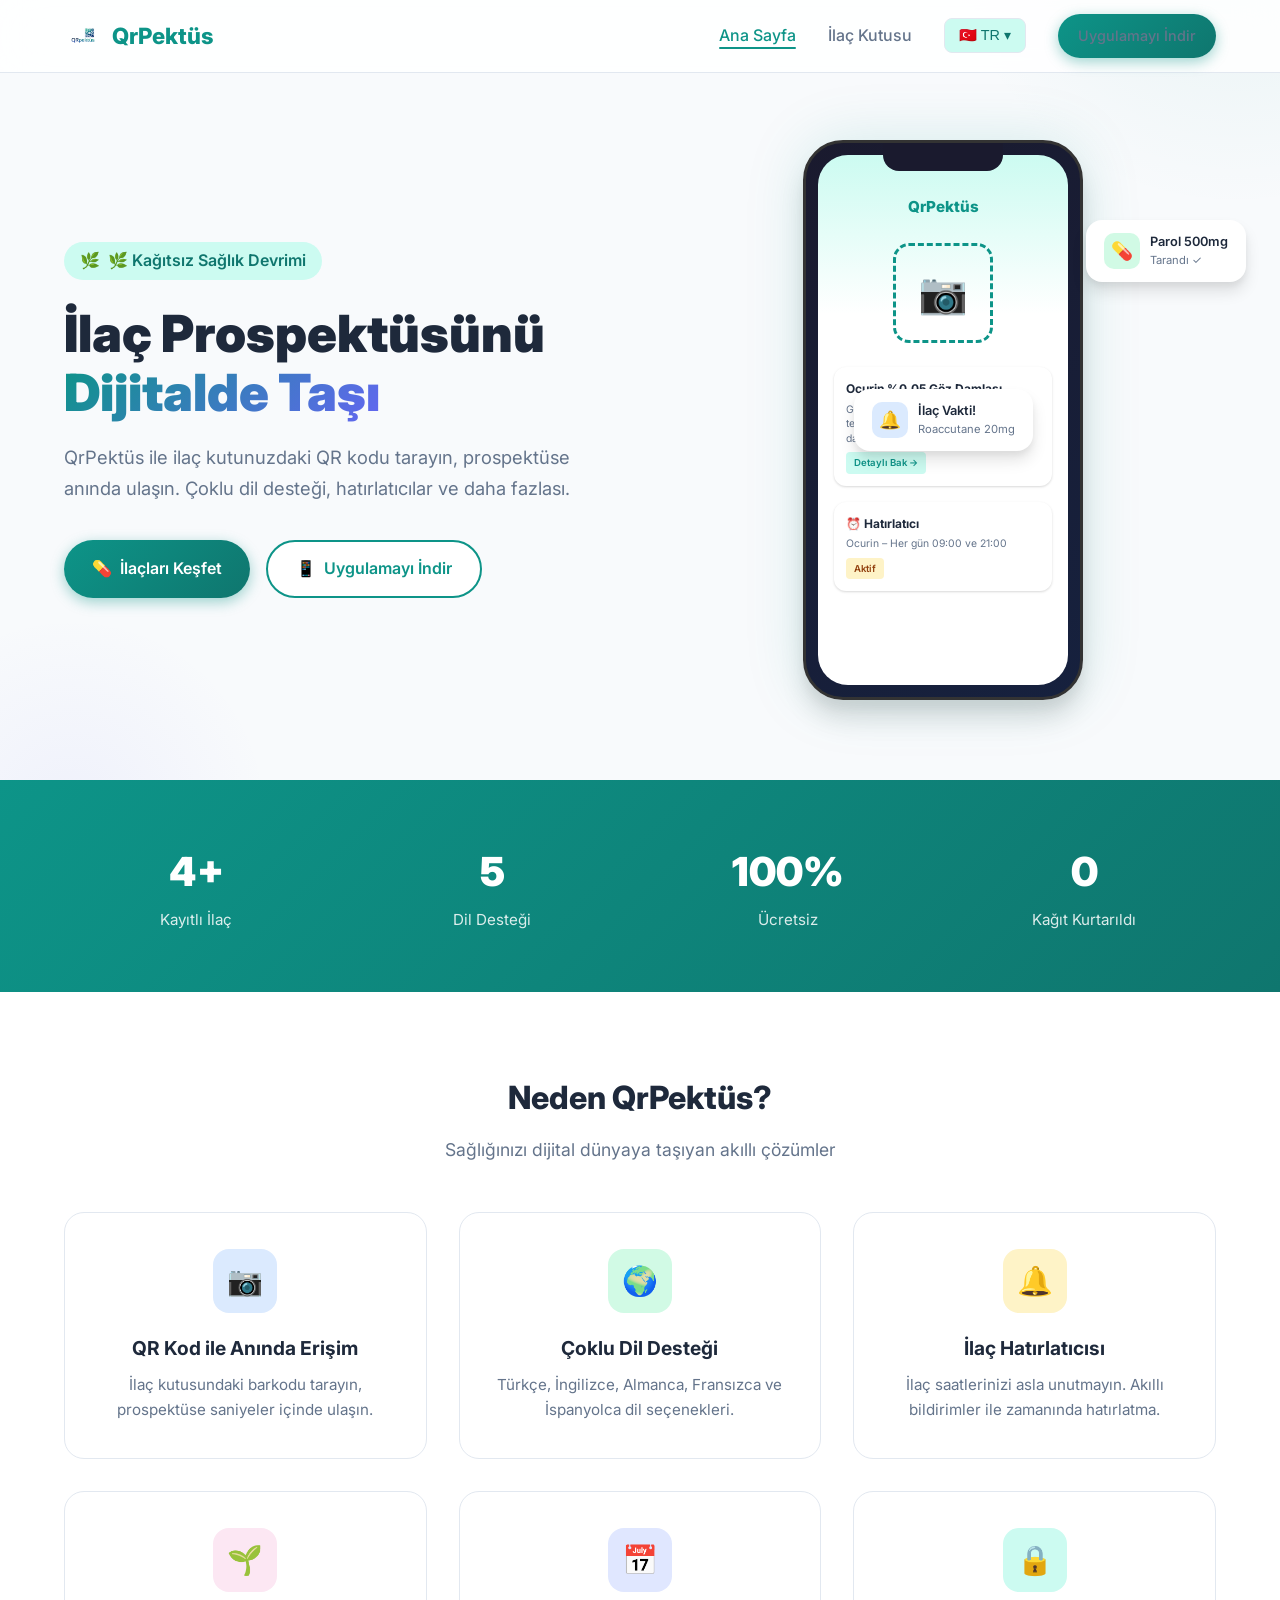
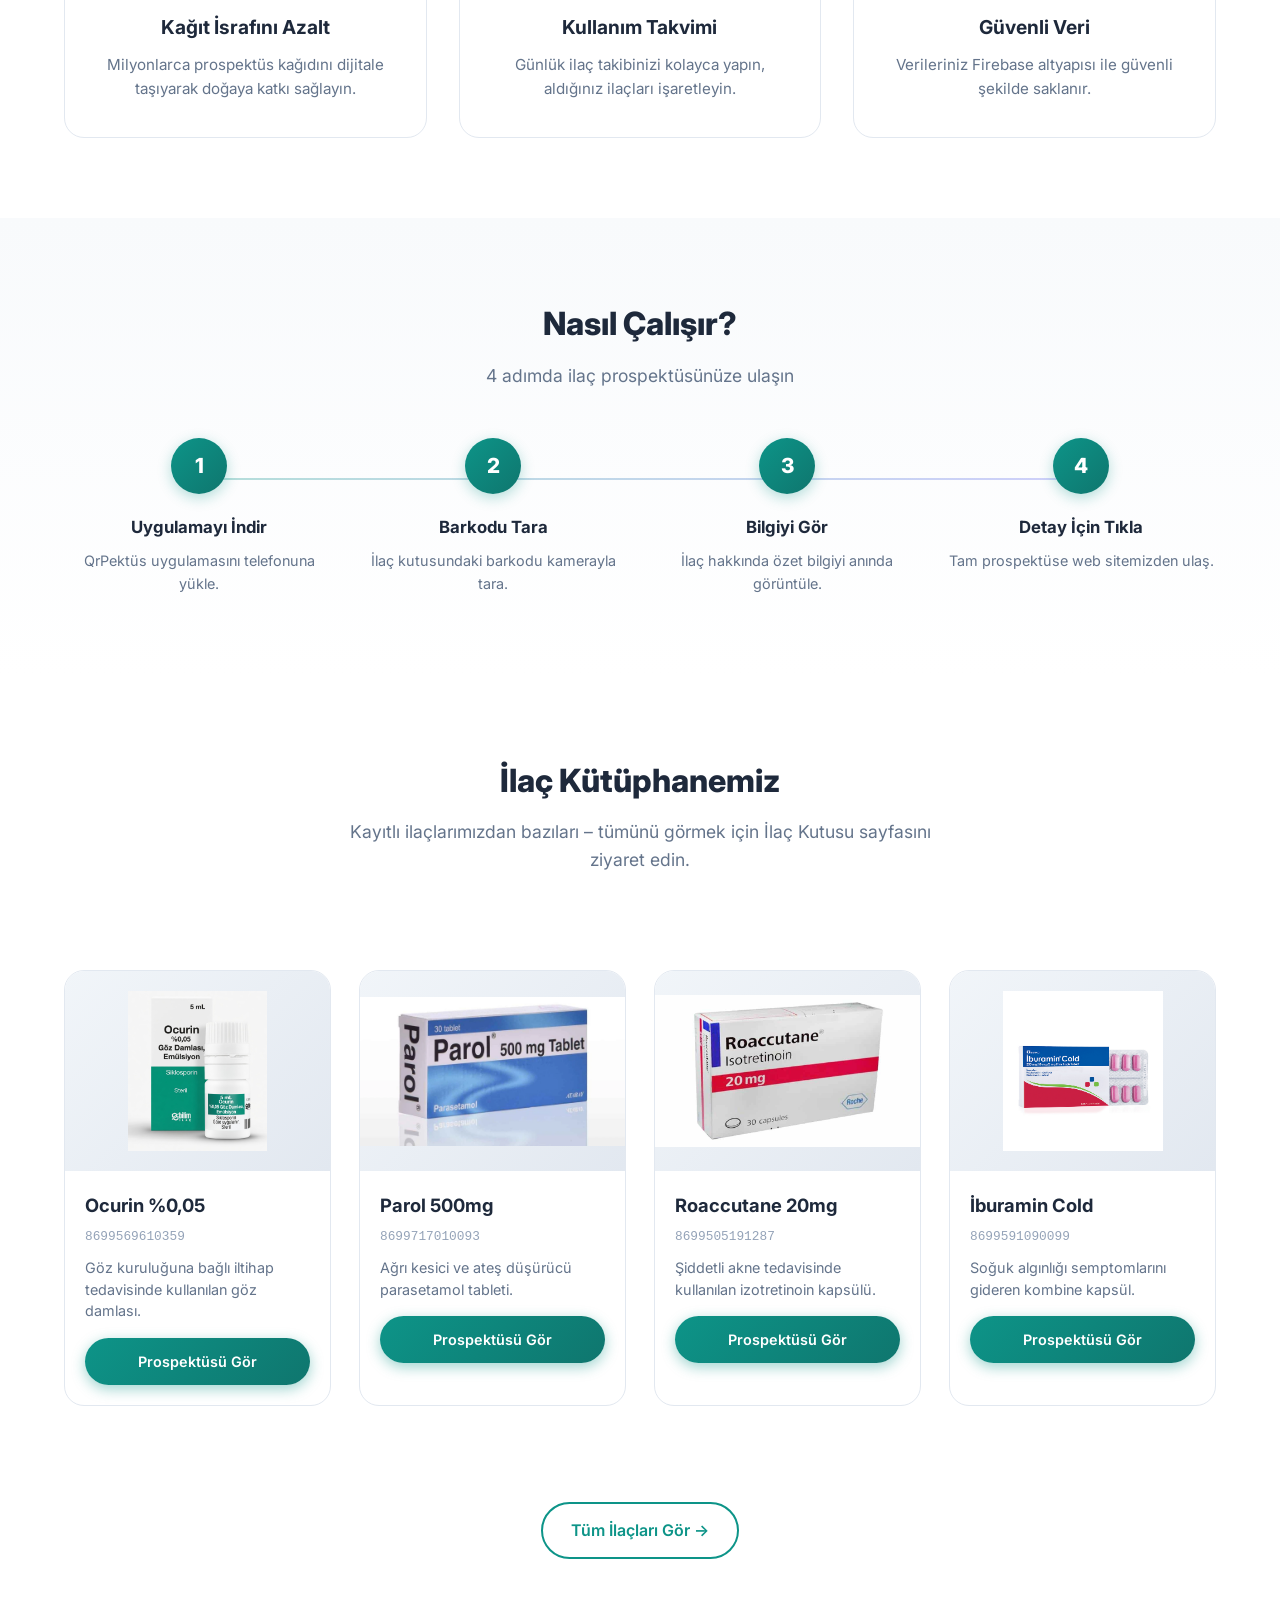
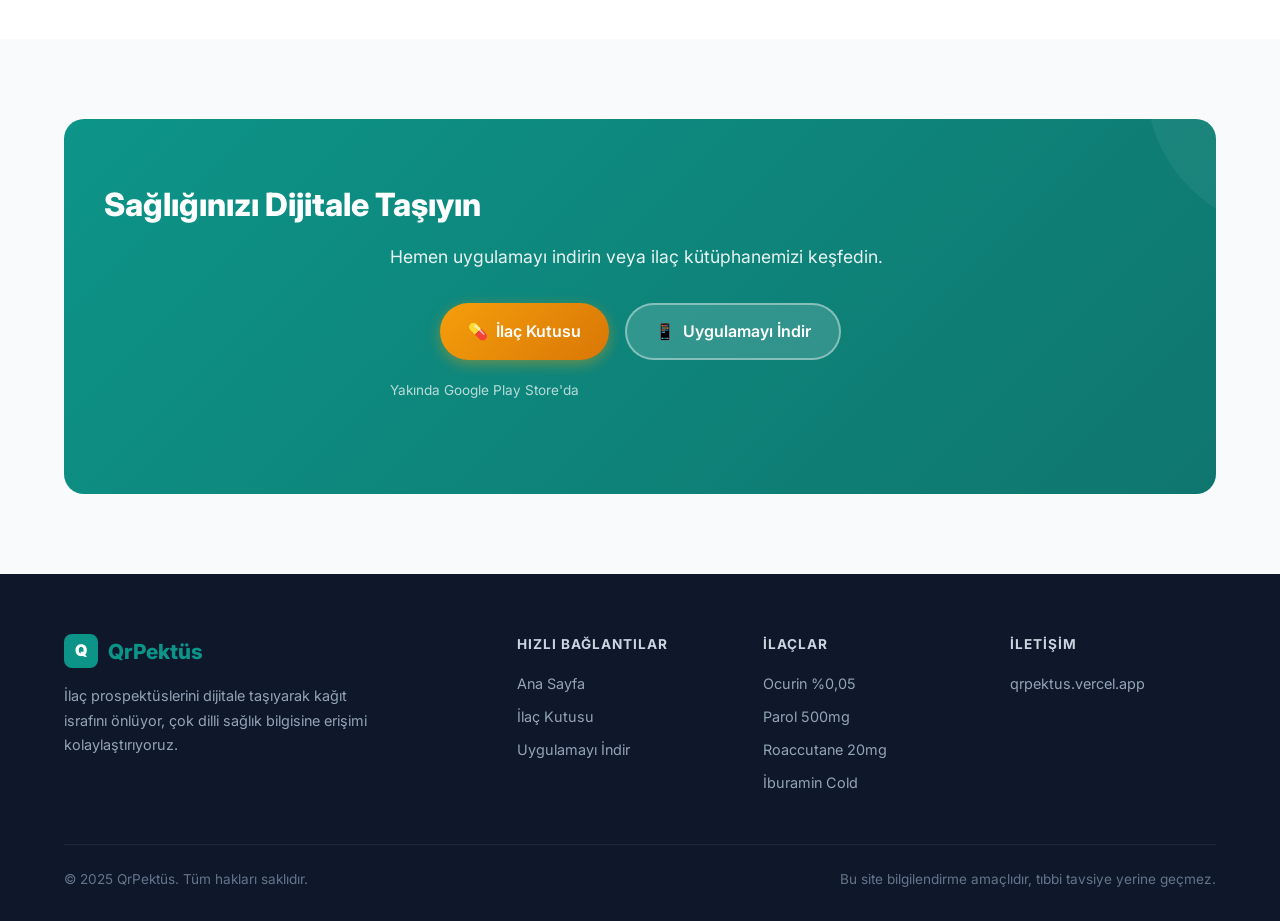
==== commit 6db3e942: "Update index.html" ====
--- a/index.html
+++ b/index.html
@@ -390,7 +390,6 @@
 
         <div class="footer-col">
           <h4 data-i18n="footer_contact">İletişim</h4>
-          <a href="mailto:info@qrpektus.com">info@qrpektus.com</a>
           <a href="#">qrpektus.vercel.app</a>
         </div>
 
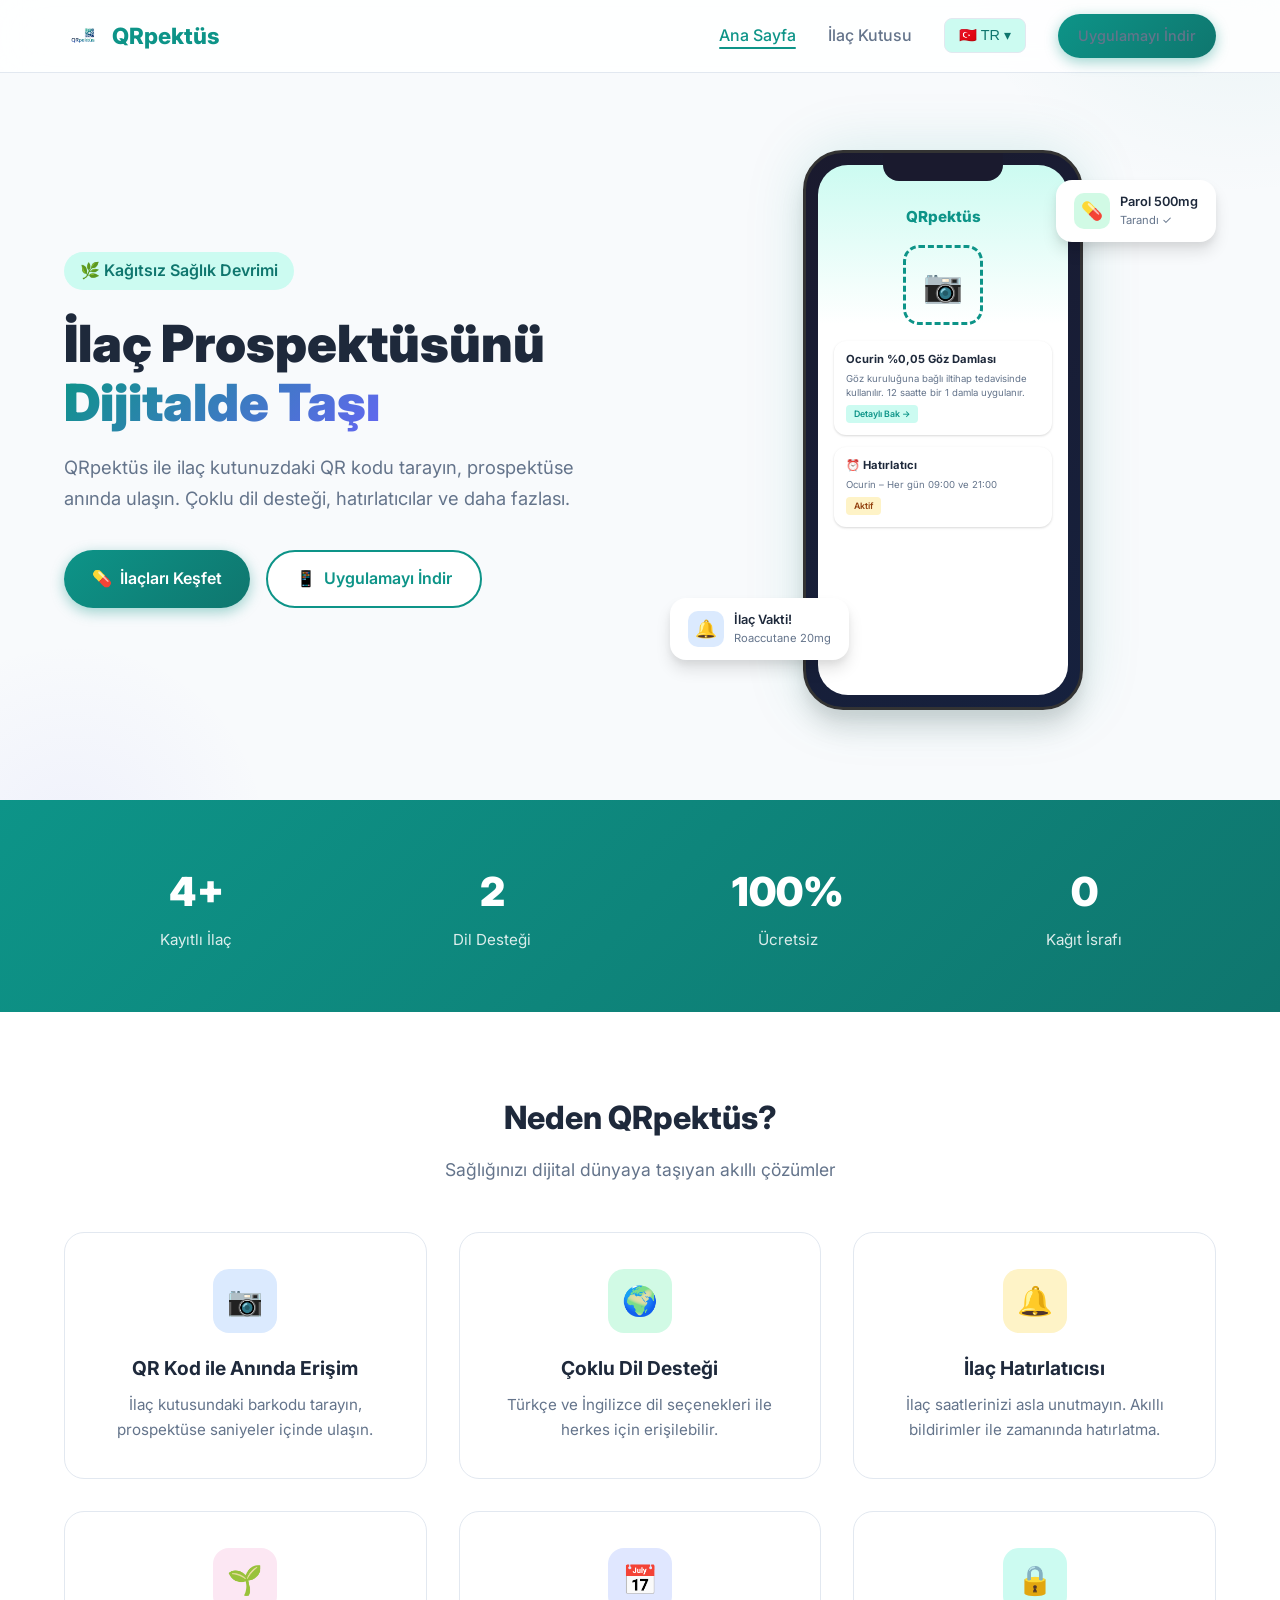
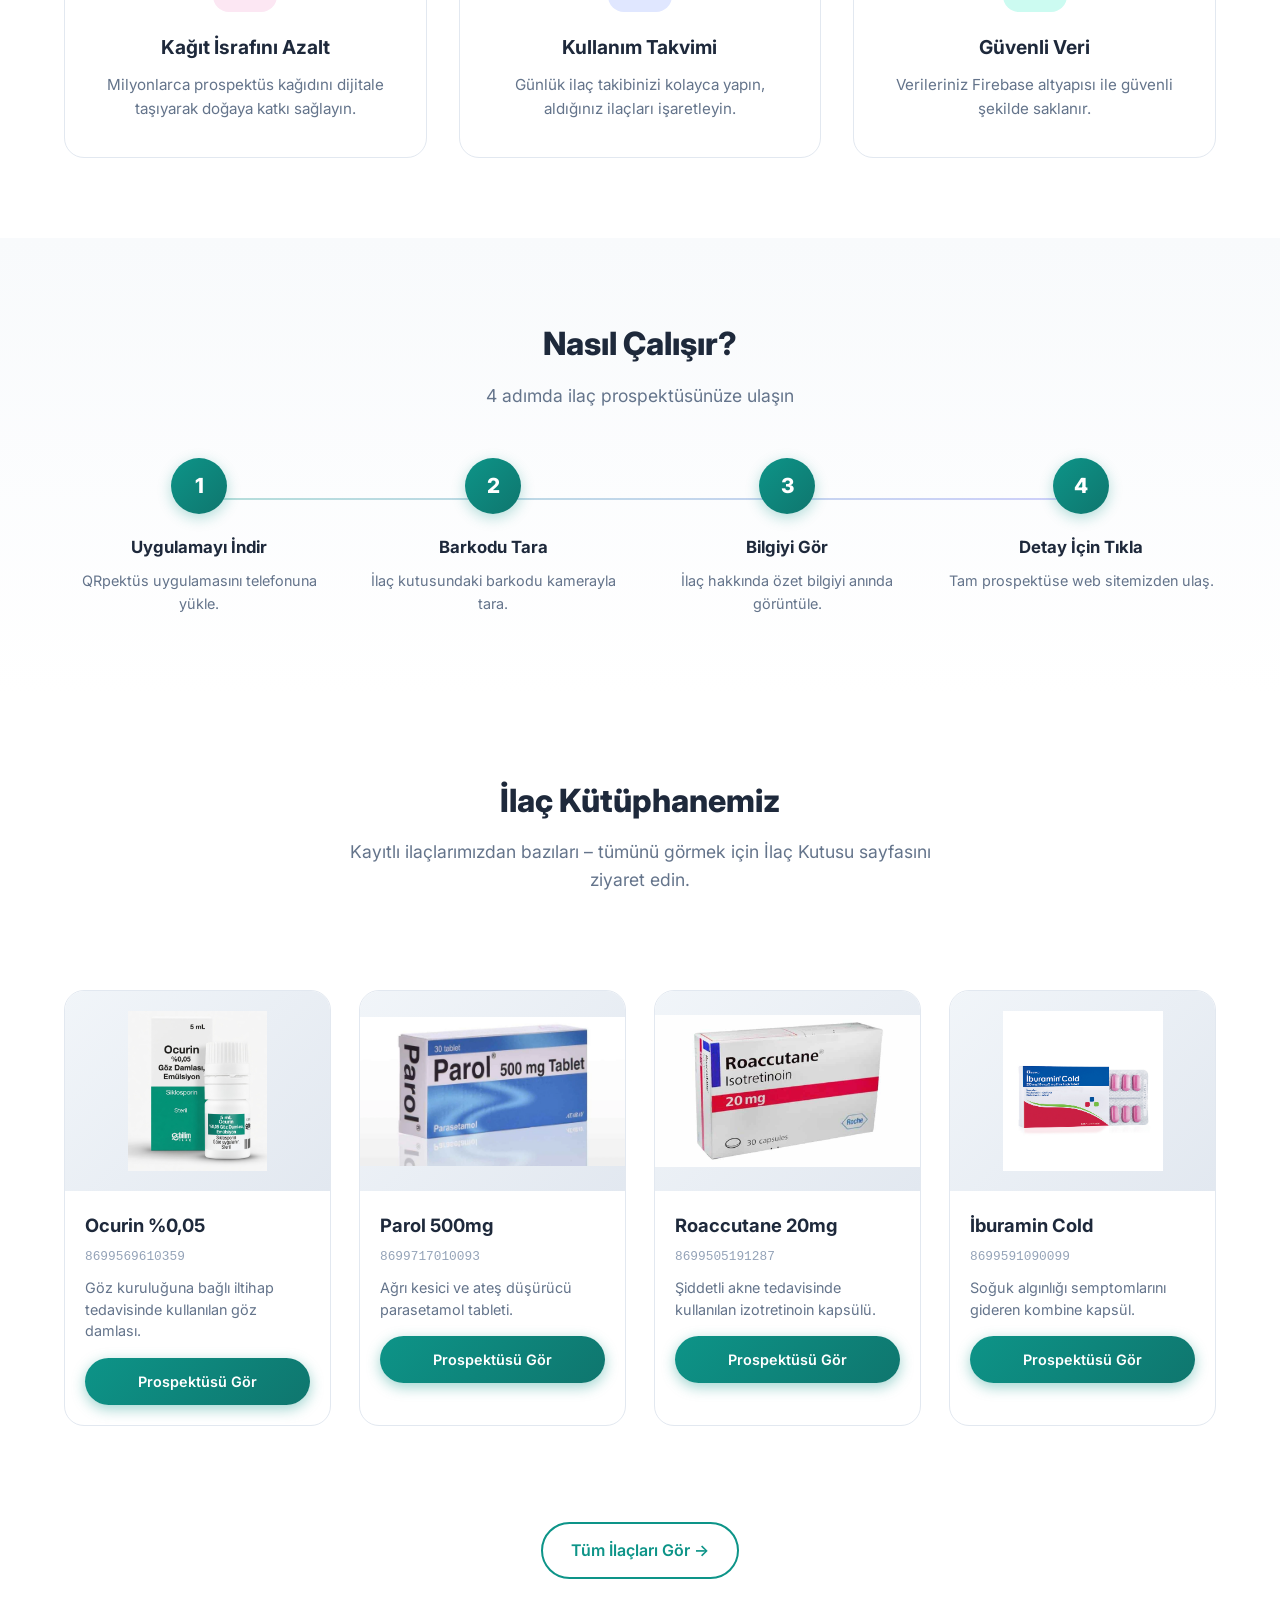
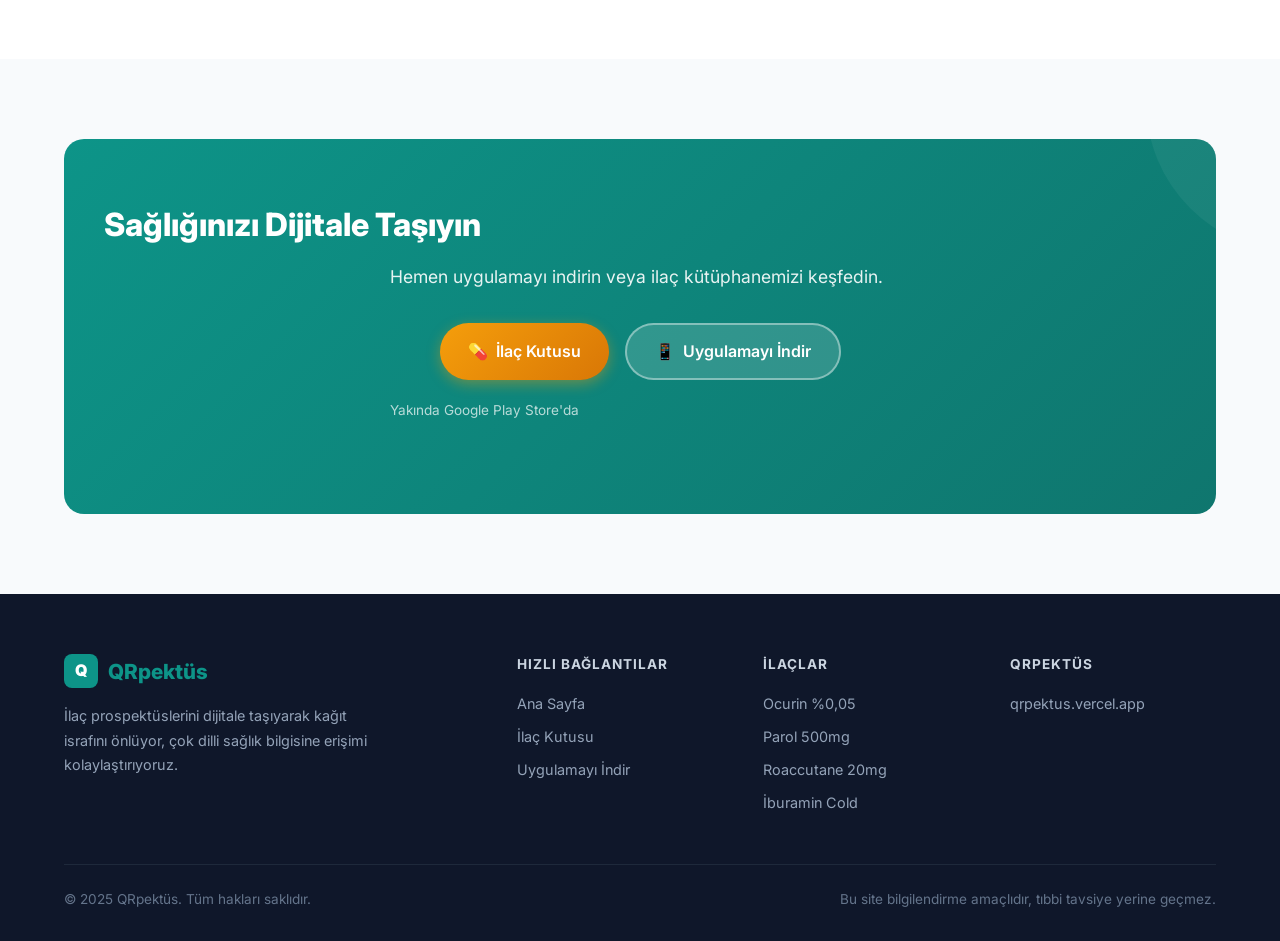
==== commit 9c7059ce: "Update index.html" ====
--- a/index.html
+++ b/index.html
@@ -3,8 +3,8 @@
 <head>
   <meta charset="UTF-8" />
   <meta name="viewport" content="width=device-width, initial-scale=1.0" />
-  <title>QrPektüs – Dijital İlaç Prospektüsü</title>
-  <meta name="description" content="İlaç kutunuzdaki QR kodu tarayın, prospektüse anında ulaşın. Çoklu dil desteği, hatırlatıcılar ve daha fazlası." />
+  <title>QRpektüs – Dijital İlaç Prospektüsü</title>
+  <meta name="description" content="İlaç kutunuzdaki QR kodu tarayın, prospektüse anında ulaşın." />
   <link rel="preconnect" href="https://fonts.googleapis.com" />
   <link rel="preconnect" href="https://fonts.gstatic.com" crossorigin />
   <link href="https://fonts.googleapis.com/css2?family=Inter:wght@400;500;600;700;800;900&display=swap" rel="stylesheet" />
@@ -12,33 +12,26 @@
 </head>
 <body>
 
-  <!-- ===== NAVBAR ===== -->
+  <!-- NAVBAR -->
   <nav class="navbar">
     <div class="container">
-
       <a href="index.html" class="nav-logo">
-        <img src="images/logo.png" alt="QrPektüs Logo"
+        <img src="images/logo.png" alt="QRpektüs Logo"
              onerror="this.style.display='none'; this.nextElementSibling.style.display='flex';" />
         <div class="logo-placeholder" style="display:none;">Q</div>
-        QrPektüs
+        QRpektüs
       </a>
-
       <ul class="nav-links">
         <li><a href="index.html" data-i18n="nav_home">Ana Sayfa</a></li>
         <li><a href="ilac-kutusu.html" data-i18n="nav_drugs">İlaç Kutusu</a></li>
         <li>
           <div class="lang-selector">
             <button class="lang-btn">
-              <span class="lang-current">
-                <span class="flag">🇹🇷</span> TR <span>▾</span>
-              </span>
+              <span class="lang-current"><span class="flag">🇹🇷</span> TR <span>▾</span></span>
             </button>
             <div class="lang-dropdown">
               <a href="#" data-lang="tr"><span class="flag">🇹🇷</span> Türkçe</a>
               <a href="#" data-lang="en"><span class="flag">🇬🇧</span> English</a>
-              <a href="#" data-lang="de"><span class="flag">🇩🇪</span> Deutsch</a>
-              <a href="#" data-lang="fr"><span class="flag">🇫🇷</span> Français</a>
-              <a href="#" data-lang="es"><span class="flag">🇪🇸</span> Español</a>
             </div>
           </div>
         </li>
@@ -47,34 +40,25 @@
              data-i18n="nav_download">Uygulamayı İndir</a>
         </li>
       </ul>
-
-      <button class="nav-toggle" aria-label="Menü">
-        <span></span><span></span><span></span>
-      </button>
-
+      <button class="nav-toggle" aria-label="Menü"><span></span><span></span><span></span></button>
     </div>
   </nav>
 
-  <!-- ===== HERO ===== -->
+  <!-- HERO -->
   <section class="hero">
     <div class="container">
-
       <div class="hero-content">
         <div class="hero-badge">
-          <span>🌿</span>
-          <span data-i18n="hero_badge">Kağıtsız Sağlık Devrimi</span>
-        </div>
-
+          <span data-i18n="hero_badge">🌿 Kağıtsız Sağlık Devrimi</span>
+        </div>
         <h1>
           <span data-i18n="hero_title_1">İlaç Prospektüsünü</span><br />
           <span class="highlight" data-i18n="hero_title_2">Dijitalde Taşı</span>
         </h1>
-
         <p data-i18n="hero_desc">
-          QrPektüs ile ilaç kutunuzdaki QR kodu tarayın, prospektüse anında ulaşın.
+          QRpektüs ile ilaç kutunuzdaki QR kodu tarayın, prospektüse anında ulaşın.
           Çoklu dil desteği, hatırlatıcılar ve daha fazlası.
         </p>
-
         <div class="hero-buttons">
           <a href="ilac-kutusu.html" class="btn btn-primary">
             <span>💊</span>
@@ -89,48 +73,43 @@
 
       <!-- Telefon Görseli -->
       <div class="hero-visual">
-
         <div class="floating-pill">
           <div class="pill-icon" style="background:#D1FAE5;">💊</div>
           <div>
-            <div class="pill-text">Parol 500mg</div>
-            <div class="pill-sub">Tarandı ✓</div>
+            <div class="pill-text" data-i18n="pill1_text">Parol 500mg</div>
+            <div class="pill-sub" data-i18n="pill1_sub">Tarandı ✓</div>
           </div>
         </div>
 
         <div class="hero-phone">
           <div class="phone-screen">
-            <div class="phone-header">QrPektüs</div>
-            <div class="scan-icon">📷</div>
+            <div class="phone-header" data-i18n="phone_header">QRpektüs</div>
+            <div class="scan-icon" data-i18n="phone_scan">📷</div>
             <div class="phone-card">
-              <div class="phone-card-title">Ocurin %0,05 Göz Damlası</div>
-              <div class="phone-card-text">
-                Göz kuruluğuna bağlı iltihap tedavisinde kullanılır.
-                12 saatte bir 1 damla uygulanır.
-              </div>
-              <span class="phone-card-badge">Detaylı Bak →</span>
+              <div class="phone-card-title" data-i18n="phone_card1_title">Ocurin %0,05 Göz Damlası</div>
+              <div class="phone-card-text" data-i18n="phone_card1_text">Göz kuruluğuna bağlı iltihap tedavisinde kullanılır. 12 saatte bir 1 damla uygulanır.</div>
+              <span class="phone-card-badge" data-i18n="phone_card1_badge">Detaylı Bak →</span>
             </div>
             <div class="phone-card">
-              <div class="phone-card-title">⏰ Hatırlatıcı</div>
-              <div class="phone-card-text">Ocurin – Her gün 09:00 ve 21:00</div>
-              <span class="phone-card-badge" style="background:#FEF3C7; color:#92400E;">Aktif</span>
+              <div class="phone-card-title" data-i18n="phone_card2_title">⏰ Hatırlatıcı</div>
+              <div class="phone-card-text" data-i18n="phone_card2_text">Ocurin – Her gün 09:00 ve 21:00</div>
+              <span class="phone-card-badge" style="background:#FEF3C7; color:#92400E;" data-i18n="phone_card2_badge">Aktif</span>
             </div>
           </div>
         </div>
 
-        <div class="floating-pill" style="animation-delay:1s;">
+        <div class="floating-pill">
           <div class="pill-icon" style="background:#DBEAFE;">🔔</div>
           <div>
-            <div class="pill-text">İlaç Vakti!</div>
-            <div class="pill-sub">Roaccutane 20mg</div>
-          </div>
-        </div>
-
-      </div>
-    </div>
-  </section>
-
-  <!-- ===== STATS ===== -->
+            <div class="pill-text" data-i18n="pill2_text">İlaç Vakti!</div>
+            <div class="pill-sub" data-i18n="pill2_sub">Roaccutane 20mg</div>
+          </div>
+        </div>
+      </div>
+    </div>
+  </section>
+
+  <!-- STATS -->
   <section class="stats">
     <div class="container">
       <div class="stats-grid">
@@ -139,247 +118,190 @@
           <p data-i18n="stats_drugs">Kayıtlı İlaç</p>
         </div>
         <div class="stat-item">
-          <h3 data-count="5" data-suffix="">5</h3>
+          <h3 data-count="2" data-suffix="">2</h3>
           <p data-i18n="stats_languages">Dil Desteği</p>
         </div>
         <div class="stat-item">
           <h3 data-count="100" data-suffix="%">100%</h3>
-          <p>Ücretsiz</p>
+          <p data-i18n="stats_free">Ücretsiz</p>
         </div>
         <div class="stat-item">
           <h3 data-count="0" data-suffix="">0</h3>
-          <p data-i18n="stats_saved">Kağıt İsrafı</p>
-        </div>
-      </div>
-    </div>
-  </section>
-
-  <!-- ===== FEATURES ===== -->
+          <p data-i18n="stats_paper">Kağıt İsrafı</p>
+        </div>
+      </div>
+    </div>
+  </section>
+
+  <!-- FEATURES -->
   <section class="section features">
     <div class="container">
-      <h2 class="section-title" data-i18n="features_title">Neden QrPektüs?</h2>
-      <p class="section-subtitle" data-i18n="features_subtitle">
-        Sağlığınızı dijital dünyaya taşıyan akıllı çözümler
-      </p>
-
+      <h2 class="section-title" data-i18n="features_title">Neden QRpektüs?</h2>
+      <p class="section-subtitle" data-i18n="features_subtitle">Sağlığınızı dijital dünyaya taşıyan akıllı çözümler</p>
       <div class="features-grid">
-
         <div class="feature-card">
           <div class="feature-icon">📷</div>
           <h3 data-i18n="feat1_title">QR Kod ile Anında Erişim</h3>
-          <p data-i18n="feat1_desc">
-            İlaç kutusundaki barkodu tarayın, prospektüse saniyeler içinde ulaşın.
-          </p>
-        </div>
-
+          <p data-i18n="feat1_desc">İlaç kutusundaki barkodu tarayın, prospektüse saniyeler içinde ulaşın.</p>
+        </div>
         <div class="feature-card">
           <div class="feature-icon">🌍</div>
           <h3 data-i18n="feat2_title">Çoklu Dil Desteği</h3>
-          <p data-i18n="feat2_desc">
-            Türkçe, İngilizce, Almanca, Fransızca ve İspanyolca dil seçenekleri.
-          </p>
-        </div>
-
+          <p data-i18n="feat2_desc">Türkçe ve İngilizce dil seçenekleri ile herkes için erişilebilir.</p>
+        </div>
         <div class="feature-card">
           <div class="feature-icon">🔔</div>
           <h3 data-i18n="feat3_title">İlaç Hatırlatıcısı</h3>
-          <p data-i18n="feat3_desc">
-            İlaç saatlerinizi asla unutmayın. Akıllı bildirimler ile zamanında hatırlatma.
-          </p>
-        </div>
-
+          <p data-i18n="feat3_desc">İlaç saatlerinizi asla unutmayın. Akıllı bildirimler ile zamanında hatırlatma.</p>
+        </div>
         <div class="feature-card">
           <div class="feature-icon">🌱</div>
           <h3 data-i18n="feat4_title">Kağıt İsrafını Azalt</h3>
-          <p data-i18n="feat4_desc">
-            Milyonlarca prospektüs kağıdını dijitale taşıyarak doğaya katkı sağlayın.
-          </p>
-        </div>
-
+          <p data-i18n="feat4_desc">Milyonlarca prospektüs kağıdını dijitale taşıyarak doğaya katkı sağlayın.</p>
+        </div>
         <div class="feature-card">
           <div class="feature-icon">📅</div>
           <h3 data-i18n="feat5_title">Kullanım Takvimi</h3>
-          <p data-i18n="feat5_desc">
-            Günlük ilaç takibinizi kolayca yapın, aldığınız ilaçları işaretleyin.
-          </p>
-        </div>
-
+          <p data-i18n="feat5_desc">Günlük ilaç takibinizi kolayca yapın, aldığınız ilaçları işaretleyin.</p>
+        </div>
         <div class="feature-card">
           <div class="feature-icon">🔒</div>
           <h3 data-i18n="feat6_title">Güvenli Veri</h3>
-          <p data-i18n="feat6_desc">
-            Verileriniz Firebase altyapısı ile güvenli şekilde saklanır.
-          </p>
-        </div>
-
-      </div>
-    </div>
-  </section>
-
-  <!-- ===== HOW IT WORKS ===== -->
+          <p data-i18n="feat6_desc">Verileriniz Firebase altyapısı ile güvenli şekilde saklanır.</p>
+        </div>
+      </div>
+    </div>
+  </section>
+
+  <!-- HOW IT WORKS -->
   <section class="section how-it-works">
     <div class="container">
       <h2 class="section-title" data-i18n="how_title">Nasıl Çalışır?</h2>
-      <p class="section-subtitle" data-i18n="how_subtitle">
-        4 adımda ilaç prospektüsünüze ulaşın
-      </p>
-
+      <p class="section-subtitle" data-i18n="how_subtitle">4 adımda ilaç prospektüsünüze ulaşın</p>
       <div class="steps-container">
-
         <div class="step-card">
           <div class="step-number">1</div>
           <h3 data-i18n="step1_title">Uygulamayı İndir</h3>
-          <p data-i18n="step1_desc">QrPektüs uygulamasını telefonuna yükle.</p>
-        </div>
-
+          <p data-i18n="step1_desc">QRpektüs uygulamasını telefonuna yükle.</p>
+        </div>
         <div class="step-card">
           <div class="step-number">2</div>
           <h3 data-i18n="step2_title">Barkodu Tara</h3>
           <p data-i18n="step2_desc">İlaç kutusundaki barkodu kamerayla tara.</p>
         </div>
-
         <div class="step-card">
           <div class="step-number">3</div>
           <h3 data-i18n="step3_title">Bilgiyi Gör</h3>
           <p data-i18n="step3_desc">İlaç hakkında özet bilgiyi anında görüntüle.</p>
         </div>
-
         <div class="step-card">
           <div class="step-number">4</div>
           <h3 data-i18n="step4_title">Detay İçin Tıkla</h3>
           <p data-i18n="step4_desc">Tam prospektüse web sitemizden ulaş.</p>
         </div>
-
-      </div>
-    </div>
-  </section>
-
-  <!-- ===== DRUG PREVIEW ===== -->
+      </div>
+    </div>
+  </section>
+
+  <!-- DRUG PREVIEW -->
   <section class="section" style="background:white;">
     <div class="container">
-      <h2 class="section-title">İlaç Kütüphanemiz</h2>
-      <p class="section-subtitle">
-        Kayıtlı ilaçlarımızdan bazıları – tümünü görmek için İlaç Kutusu sayfasını ziyaret edin.
-      </p>
-
-      <div class="drugs-grid" style="grid-template-columns: repeat(auto-fill, minmax(240px,1fr));">
+      <h2 class="section-title" data-i18n="drug_preview_title">İlaç Kütüphanemiz</h2>
+      <p class="section-subtitle" data-i18n="drug_preview_subtitle">Kayıtlı ilaçlarımızdan bazıları – tümünü görmek için İlaç Kutusu sayfasını ziyaret edin.</p>
+      <div class="drugs-grid" style="grid-template-columns:repeat(auto-fill,minmax(240px,1fr));">
 
         <div class="drug-card">
           <div class="drug-card-image">
-            <img src="images/ocurin.png" alt="Ocurin"
-                 onerror="this.style.display='none'; this.nextElementSibling.style.display='block';" />
+            <img src="images/ocurin.png" alt="Ocurin" onerror="this.style.display='none'; this.nextElementSibling.style.display='block';" />
             <span class="placeholder-icon" style="display:none;">👁️</span>
           </div>
           <div class="drug-card-body">
-            <h3>Ocurin %0,05</h3>
+            <h3 data-i18n="drug_oc_name">Ocurin %0,05</h3>
             <div class="drug-barcode">8699569610359</div>
-            <p class="drug-short-desc">Göz kuruluğuna bağlı iltihap tedavisinde kullanılan göz damlası.</p>
+            <p class="drug-short-desc" data-i18n="drug_oc_desc">Göz kuruluğuna bağlı iltihap tedavisinde kullanılan göz damlası.</p>
             <a href="ocurin.html" class="btn btn-primary" data-i18n="lib_detail_btn">Prospektüsü Gör</a>
           </div>
         </div>
 
         <div class="drug-card">
           <div class="drug-card-image">
-            <img src="images/parol.png" alt="Parol"
-                 onerror="this.style.display='none'; this.nextElementSibling.style.display='block';" />
+            <img src="images/parol.png" alt="Parol" onerror="this.style.display='none'; this.nextElementSibling.style.display='block';" />
             <span class="placeholder-icon" style="display:none;">💊</span>
           </div>
           <div class="drug-card-body">
-            <h3>Parol 500mg</h3>
+            <h3 data-i18n="drug_pa_name">Parol 500mg</h3>
             <div class="drug-barcode">8699717010093</div>
-            <p class="drug-short-desc">Ağrı kesici ve ateş düşürücü parasetamol tableti.</p>
+            <p class="drug-short-desc" data-i18n="drug_pa_desc">Ağrı kesici ve ateş düşürücü parasetamol tableti.</p>
             <a href="parol.html" class="btn btn-primary" data-i18n="lib_detail_btn">Prospektüsü Gör</a>
           </div>
         </div>
 
         <div class="drug-card">
           <div class="drug-card-image">
-            <img src="images/roaccutane.png" alt="Roaccutane"
-                 onerror="this.style.display='none'; this.nextElementSibling.style.display='block';" />
+            <img src="images/roaccutane.png" alt="Roaccutane" onerror="this.style.display='none'; this.nextElementSibling.style.display='block';" />
             <span class="placeholder-icon" style="display:none;">💊</span>
           </div>
           <div class="drug-card-body">
-            <h3>Roaccutane 20mg</h3>
+            <h3 data-i18n="drug_ro_name">Roaccutane 20mg</h3>
             <div class="drug-barcode">8699505191287</div>
-            <p class="drug-short-desc">Şiddetli akne tedavisinde kullanılan izotretinoin kapsülü.</p>
+            <p class="drug-short-desc" data-i18n="drug_ro_desc">Şiddetli akne tedavisinde kullanılan izotretinoin kapsülü.</p>
             <a href="roaccutane.html" class="btn btn-primary" data-i18n="lib_detail_btn">Prospektüsü Gör</a>
           </div>
         </div>
 
         <div class="drug-card">
           <div class="drug-card-image">
-            <img src="images/iburamin.png" alt="İburamin Cold"
-                 onerror="this.style.display='none'; this.nextElementSibling.style.display='block';" />
+            <img src="images/iburamin.png" alt="İburamin Cold" onerror="this.style.display='none'; this.nextElementSibling.style.display='block';" />
             <span class="placeholder-icon" style="display:none;">🤧</span>
           </div>
           <div class="drug-card-body">
-            <h3>İburamin Cold</h3>
+            <h3 data-i18n="drug_ib_name">İburamin Cold</h3>
             <div class="drug-barcode">8699591090099</div>
-            <p class="drug-short-desc">Soğuk algınlığı semptomlarını gideren kombine kapsül.</p>
+            <p class="drug-short-desc" data-i18n="drug_ib_desc">Soğuk algınlığı semptomlarını gideren kombine kapsül.</p>
             <a href="iburamin-cold.html" class="btn btn-primary" data-i18n="lib_detail_btn">Prospektüsü Gör</a>
           </div>
         </div>
 
       </div>
-
       <div style="text-align:center; margin-top:16px;">
-        <a href="ilac-kutusu.html" class="btn btn-secondary">
-          Tüm İlaçları Gör →
-        </a>
-      </div>
-    </div>
-  </section>
-
-  <!-- ===== DOWNLOAD ===== -->
-  <section class="section" id="download" style="background: var(--bg);">
+        <a href="ilac-kutusu.html" class="btn btn-secondary" data-i18n="drug_preview_btn">Tüm İlaçları Gör →</a>
+      </div>
+    </div>
+  </section>
+
+  <!-- DOWNLOAD CTA -->
+  <section class="section" id="download" style="background:var(--bg);">
     <div class="container">
       <div class="cta-box">
         <h2 data-i18n="cta_title">Sağlığınızı Dijitale Taşıyın</h2>
-        <p data-i18n="cta_desc">
-          Hemen uygulamayı indirin veya ilaç kütüphanemizi keşfedin.
-        </p>
+        <p data-i18n="cta_desc">Hemen uygulamayı indirin veya ilaç kütüphanemizi keşfedin.</p>
         <div style="display:flex; gap:16px; justify-content:center; flex-wrap:wrap;">
           <a href="ilac-kutusu.html" class="btn btn-accent">
-            <span>💊</span>
-            <span data-i18n="cta_btn1">İlaç Kutusu</span>
+            <span>💊</span> <span data-i18n="cta_btn1">İlaç Kutusu</span>
           </a>
-          <!-- Uygulama yüklenince href güncellenecek -->
-          <a href="#" class="btn btn-secondary"
-             style="background:rgba(255,255,255,0.15); color:white; border-color:rgba(255,255,255,0.4);">
-            <span>📱</span>
-            <span data-i18n="cta_btn2">Uygulamayı İndir</span>
+          <a href="#" class="btn btn-secondary" style="background:rgba(255,255,255,0.15); color:white; border-color:rgba(255,255,255,0.4);">
+            <span>📱</span> <span data-i18n="cta_btn2">Uygulamayı İndir</span>
           </a>
         </div>
-        <p style="margin-top:20px; font-size:0.85rem; opacity:0.7;">
-          Yakında Google Play Store'da
-        </p>
-      </div>
-    </div>
-  </section>
-
-  <!-- ===== FOOTER ===== -->
+        <p style="margin-top:20px; font-size:0.85rem; opacity:0.7;" data-i18n="cta_soon">Yakında Google Play Store'da</p>
+      </div>
+    </div>
+  </section>
+
+  <!-- FOOTER -->
   <footer class="footer">
     <div class="container">
       <div class="footer-grid">
-
         <div class="footer-brand">
-          <div class="footer-logo">
-            <div class="logo-placeholder">Q</div>
-            QrPektüs
-          </div>
-          <p data-i18n="footer_desc">
-            İlaç prospektüslerini dijitale taşıyarak kağıt israfını önlüyor,
-            çok dilli sağlık bilgisine erişimi kolaylaştırıyoruz.
-          </p>
-        </div>
-
+          <div class="footer-logo"><div class="logo-placeholder">Q</div> QRpektüs</div>
+          <p data-i18n="footer_desc">İlaç prospektüslerini dijitale taşıyarak kağıt israfını önlüyor, çok dilli sağlık bilgisine erişimi kolaylaştırıyoruz.</p>
+        </div>
         <div class="footer-col">
           <h4 data-i18n="footer_links">Hızlı Bağlantılar</h4>
           <a href="index.html" data-i18n="nav_home">Ana Sayfa</a>
           <a href="ilac-kutusu.html" data-i18n="nav_drugs">İlaç Kutusu</a>
           <a href="#download" data-i18n="nav_download">Uygulamayı İndir</a>
         </div>
-
         <div class="footer-col">
           <h4 data-i18n="footer_drugs_title">İlaçlar</h4>
           <a href="ocurin.html">Ocurin %0,05</a>
@@ -387,26 +309,19 @@
           <a href="roaccutane.html">Roaccutane 20mg</a>
           <a href="iburamin-cold.html">İburamin Cold</a>
         </div>
-
         <div class="footer-col">
-          <h4 data-i18n="footer_contact">İletişim</h4>
+          <h4>QRpektüs</h4>
           <a href="#">qrpektus.vercel.app</a>
         </div>
-
-      </div>
-
+      </div>
       <div class="footer-bottom">
-        <span data-i18n="footer_rights">© 2025 QrPektüs. Tüm hakları saklıdır.</span>
-        <span data-i18n="footer_disclaimer">
-          Bu site bilgilendirme amaçlıdır, tıbbi tavsiye yerine geçmez.
-        </span>
+        <span data-i18n="footer_rights">© 2025 QRpektüs. Tüm hakları saklıdır.</span>
+        <span data-i18n="footer_disclaimer">Bu site bilgilendirme amaçlıdır, tıbbi tavsiye yerine geçmez.</span>
       </div>
     </div>
   </footer>
 
-  <!-- Back to Top -->
   <button class="back-to-top" aria-label="Yukarı çık">↑</button>
-
   <script src="js/main.js"></script>
 </body>
 </html>
--- a/css/style.css
+++ b/css/style.css
@@ -1,5 +1,5 @@
 /* ============================================
-   QrPektüs - Global Styles
+   QrPektüs - Global Styles (UPDATED)
    ============================================ */
 
 /* ---------- CSS Variables ---------- */
@@ -399,11 +399,13 @@
   flex-wrap: wrap;
 }
 
+/* ===== HERO VISUAL - FIXED ===== */
 .hero-visual {
   display: flex;
   justify-content: center;
   align-items: center;
   position: relative;
+  min-height: 580px;
 }
 
 .hero-phone {
@@ -415,6 +417,8 @@
   position: relative;
   overflow: hidden;
   box-shadow: var(--shadow-xl), 0 0 60px rgba(13, 148, 136, 0.15);
+  z-index: 2;
+  flex-shrink: 0;
 }
 
 .hero-phone::before {
@@ -439,7 +443,8 @@
   display: flex;
   flex-direction: column;
   align-items: center;
-  gap: 16px;
+  gap: 12px;
+  overflow: hidden;
 }
 
 .phone-screen .phone-header {
@@ -449,17 +454,18 @@
 }
 
 .phone-screen .scan-icon {
-  width: 100px;
-  height: 100px;
+  width: 80px;
+  height: 80px;
   border: 3px dashed var(--primary);
   border-radius: 16px;
   display: flex;
   align-items: center;
   justify-content: center;
-  font-size: 2.5rem;
+  font-size: 2rem;
   color: var(--primary);
   animation: pulse 2s infinite;
-  margin: 8px 0;
+  margin: 4px 0;
+  flex-shrink: 0;
 }
 
 @keyframes pulse {
@@ -471,34 +477,36 @@
   width: 100%;
   background: white;
   border-radius: 12px;
-  padding: 12px;
+  padding: 10px 12px;
   box-shadow: var(--shadow);
+  flex-shrink: 0;
 }
 
 .phone-card-title {
-  font-size: 0.75rem;
+  font-size: 0.7rem;
   font-weight: 700;
   color: var(--text);
-  margin-bottom: 4px;
+  margin-bottom: 3px;
 }
 
 .phone-card-text {
-  font-size: 0.65rem;
+  font-size: 0.6rem;
   color: var(--text-light);
   line-height: 1.4;
 }
 
 .phone-card-badge {
   display: inline-block;
-  margin-top: 6px;
-  padding: 3px 8px;
+  margin-top: 4px;
+  padding: 2px 8px;
   background: var(--primary-light);
   color: var(--primary);
   border-radius: 4px;
-  font-size: 0.6rem;
+  font-size: 0.55rem;
   font-weight: 600;
 }
 
+/* Floating Pills - FIXED POSITIONING */
 .floating-pill {
   position: absolute;
   background: white;
@@ -510,18 +518,19 @@
   gap: 10px;
   animation: float 3s ease-in-out infinite;
   z-index: 3;
+  white-space: nowrap;
 }
 
 .floating-pill:nth-child(1) {
-  top: 80px;
-  right: -30px;
+  top: 40px;
+  right: 0;
   animation-delay: 0s;
 }
 
-.floating-pill:nth-child(2) {
-  bottom: 120px;
-  left: -40px;
-  animation-delay: 1s;
+.floating-pill:nth-child(3) {
+  bottom: 60px;
+  left: 0;
+  animation-delay: 1.5s;
 }
 
 .floating-pill .pill-icon {
@@ -532,6 +541,7 @@
   align-items: center;
   justify-content: center;
   font-size: 1.1rem;
+  flex-shrink: 0;
 }
 
 .floating-pill .pill-text {
@@ -586,24 +596,12 @@
   margin: 0 auto 20px;
 }
 
-.feature-card:nth-child(1) .feature-icon {
-  background: #DBEAFE;
-}
-.feature-card:nth-child(2) .feature-icon {
-  background: #D1FAE5;
-}
-.feature-card:nth-child(3) .feature-icon {
-  background: #FEF3C7;
-}
-.feature-card:nth-child(4) .feature-icon {
-  background: #FCE7F3;
-}
-.feature-card:nth-child(5) .feature-icon {
-  background: #E0E7FF;
-}
-.feature-card:nth-child(6) .feature-icon {
-  background: #CCFBF1;
-}
+.feature-card:nth-child(1) .feature-icon { background: #DBEAFE; }
+.feature-card:nth-child(2) .feature-icon { background: #D1FAE5; }
+.feature-card:nth-child(3) .feature-icon { background: #FEF3C7; }
+.feature-card:nth-child(4) .feature-icon { background: #FCE7F3; }
+.feature-card:nth-child(5) .feature-icon { background: #E0E7FF; }
+.feature-card:nth-child(6) .feature-icon { background: #CCFBF1; }
 
 .feature-card h3 {
   font-size: 1.2rem;
@@ -999,6 +997,10 @@
 .warning-box p {
   color: #991B1B;
   font-size: 0.95rem;
+}
+
+.warning-box ul li {
+  color: #991B1B;
 }
 
 .info-box {
